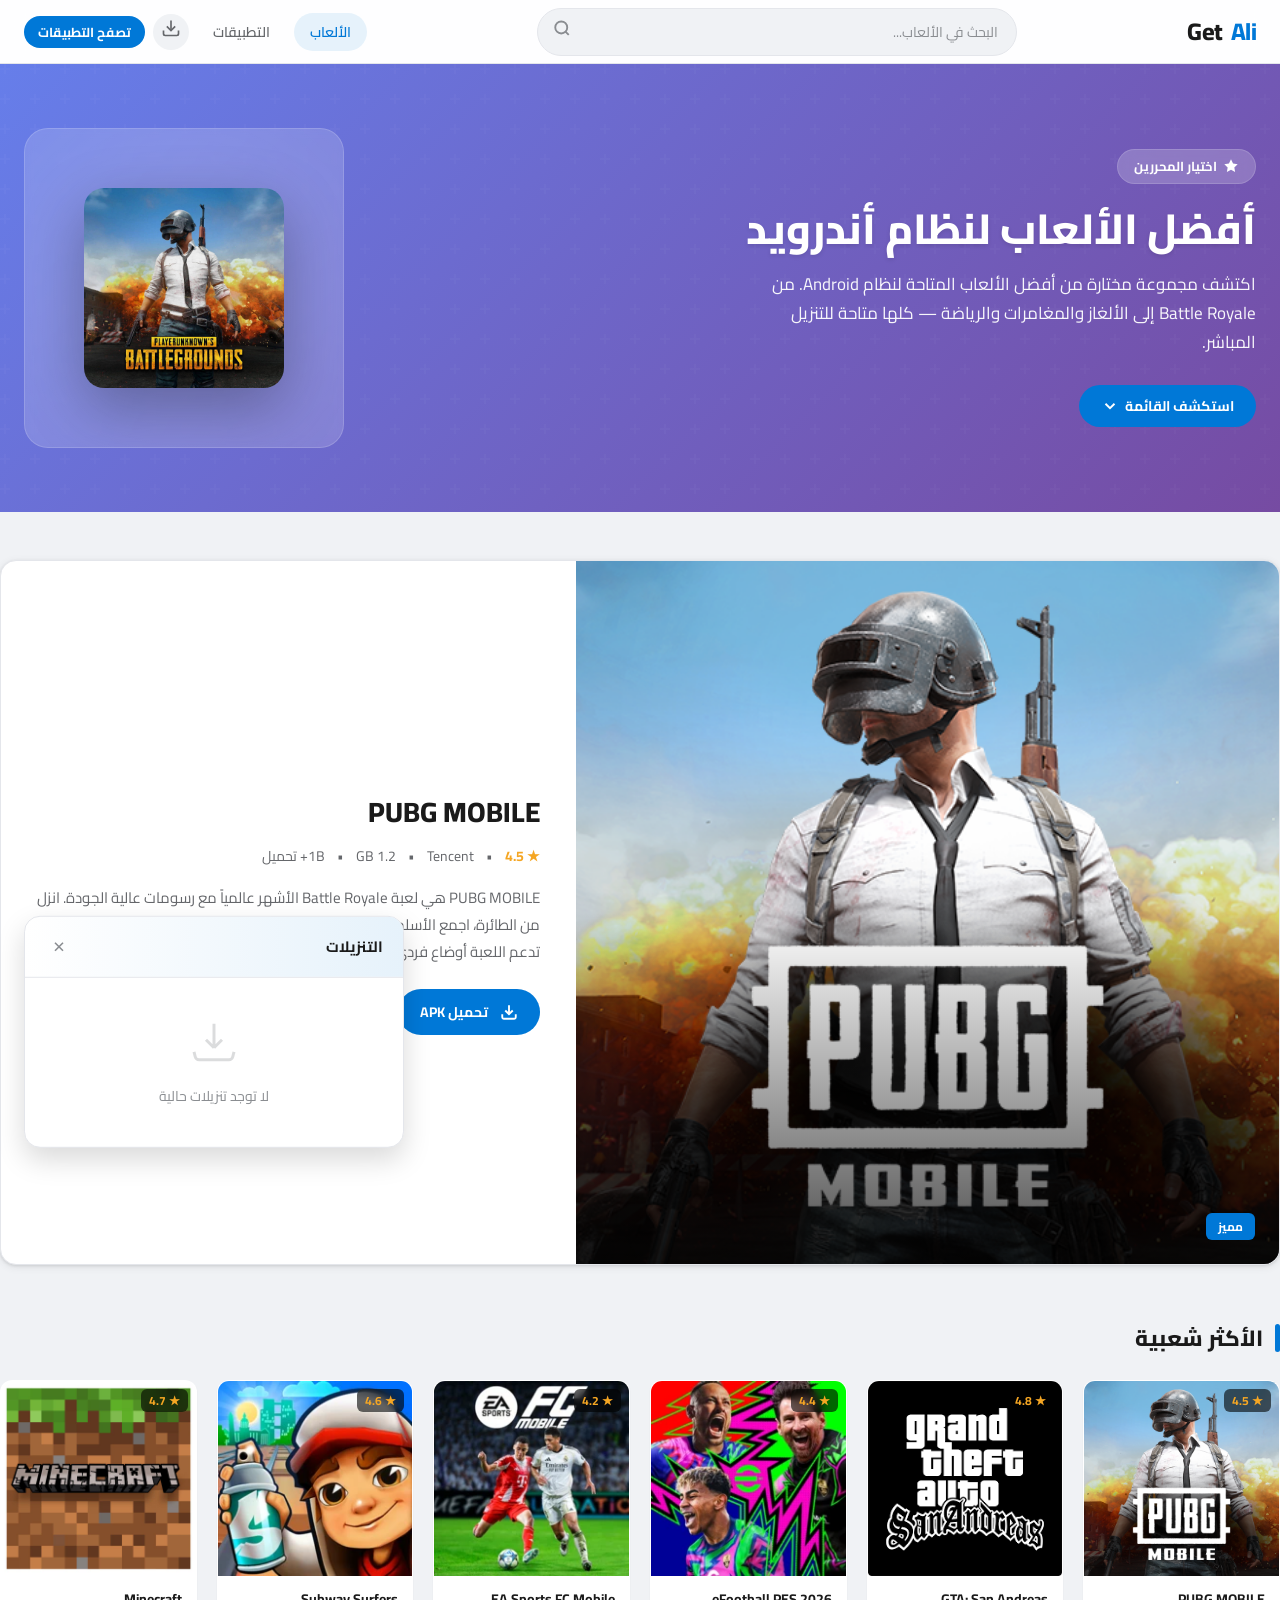
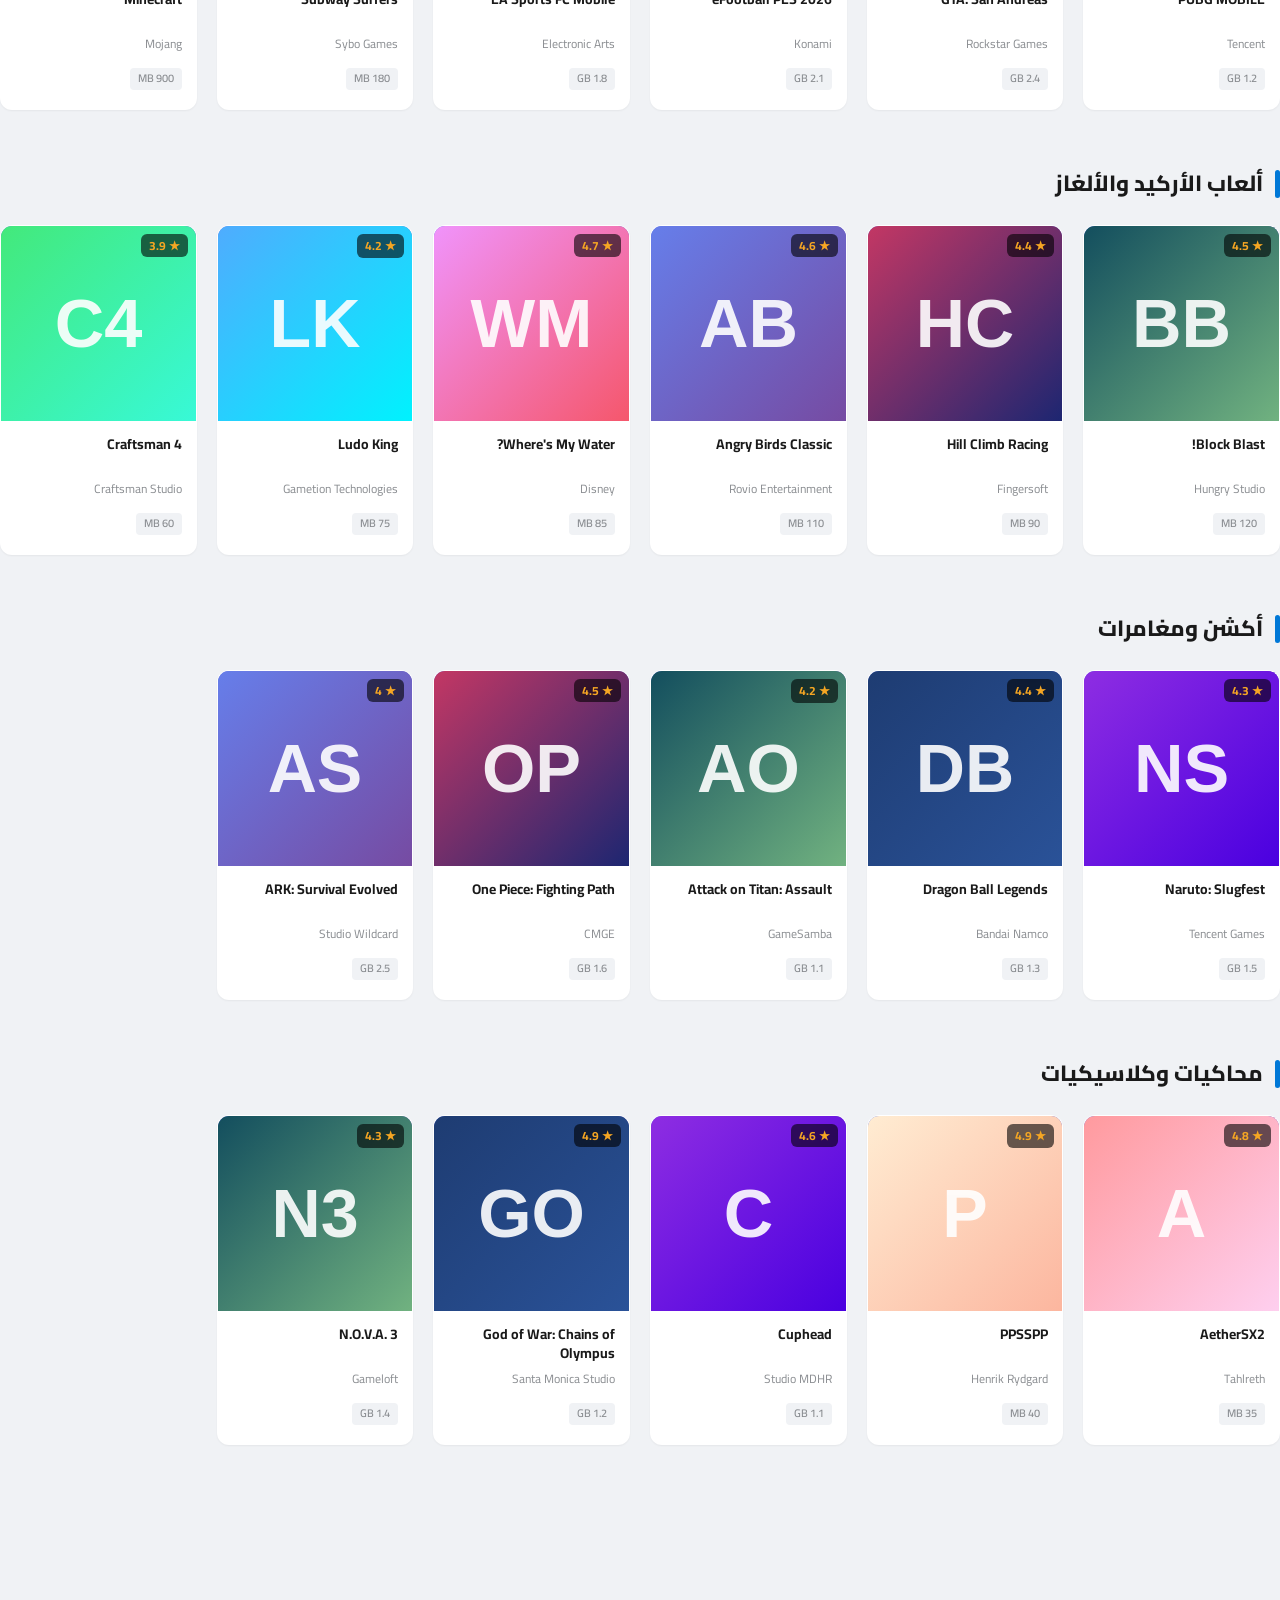
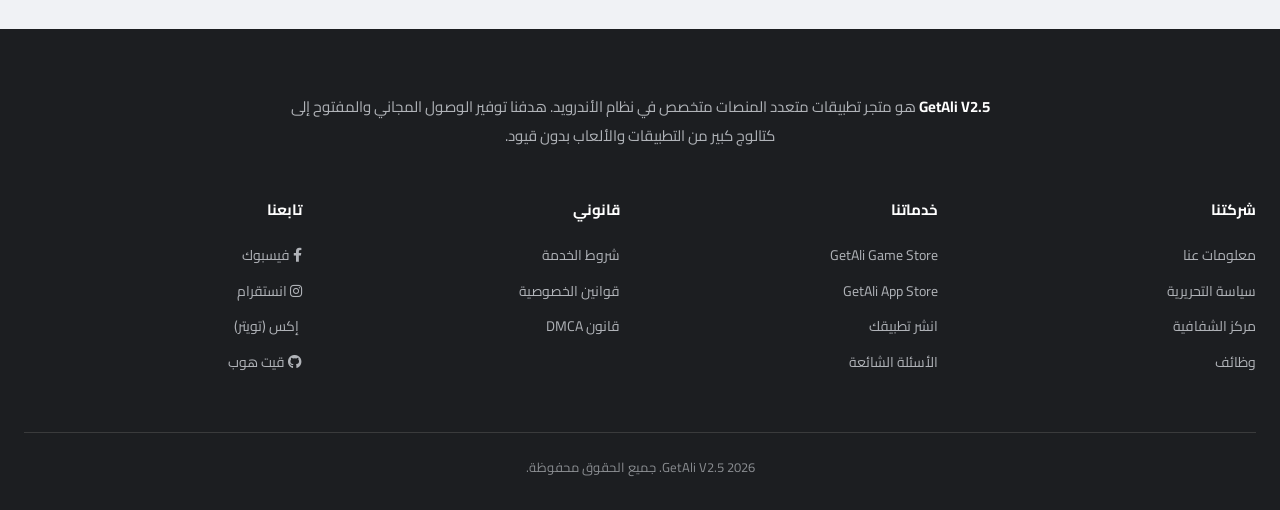
==== index.html @ 80eda9e8 "Add files via upload" ====
<!DOCTYPE html>
<html lang="ar" dir="rtl">
<head>
  <meta charset="UTF-8">
  <meta name="viewport" content="width=device-width, initial-scale=1.0">
  <meta name="description" content="أفضل الألعاب والتطبيقات لنظام أندرويد - تنزيل APK مباشر وآمن">
  <meta name="theme-color" content="#0078d7">
  <title>أفضل الألعاب لنظام أندرويد | GetAli V2.5</title>

  <!-- Preconnect -->
  <link rel="preconnect" href="https://fonts.googleapis.com">
  <link rel="preconnect" href="https://fonts.gstatic.com" crossorigin>
  <link href="https://fonts.googleapis.com/css2?family=Cairo:wght@400;500;600;700;800&display=swap" rel="stylesheet">

  <!-- Styles -->
  <link rel="stylesheet" href="css/style.css">

  <!-- Favicon -->
  <link rel="icon" type="image/svg+xml" href="20250507_232838.png">
  <link rel="stylesheet" href="https://cdnjs.cloudflare.com/ajax/libs/font-awesome/6.0.0/css/all.min.css">
</head>
<body>

  <!-- Toast Container -->
  <div class="toast-container" id="toastContainer" aria-live="polite" aria-atomic="true"></div>

  <!-- Download Panel -->
  <div class="download-panel" id="downloadPanel" aria-label="لوحة التنزيلات">
    <div class="download-header">
      <h3>التنزيلات <span class="count" id="downloadCount" style="display:none">0</span></h3>
      <button class="download-close" id="downloadClose" aria-label="إغلاق اللوحة">
        <svg width="16" height="16" viewBox="0 0 24 24" fill="none" stroke="currentColor" stroke-width="2.5">
          <line x1="18" y1="6" x2="6" y2="18"/><line x1="6" y1="6" x2="18" y2="18"/>
        </svg>
      </button>
    </div>
    <div class="download-list" id="downloadList">
      <div class="download-empty">
        <svg viewBox="0 0 24 24" fill="none" stroke="currentColor" stroke-width="1.5">
          <path d="M12 15V3m0 12l-4-4m4 4l4-4M2 17l.621 2.485A2 2 0 0 0 4.561 21h14.878a2 2 0 0 0 1.94-1.515L22 17"/>
        </svg>
        <div>لا توجد تنزيلات حالية</div>
      </div>
    </div>
  </div>

  <!-- Header -->
  <header class="site-header">
    <div class="container">
      <nav class="navbar" role="navigation" aria-label="القائمة الرئيسية">
        <a href="index.html" class="brand" aria-label="GetAli الرئيسية">
          <span>Ali</span>Get
        </a>

        <div class="search-bar">
          <input type="search" id="searchInput" placeholder="البحث في الألعاب..." aria-label="البحث في الألعاب" autocomplete="off">
          <span class="search-icon">
            <svg width="18" height="18" viewBox="0 0 24 24" fill="none" stroke="currentColor" stroke-width="2.5">
              <circle cx="11" cy="11" r="8"/><line x1="21" y1="21" x2="16.65" y2="16.65"/>
            </svg>
          </span>
        </div>

        <div class="nav-menu">
          <a href="index.html" class="nav-link active" id="navGames">الألعاب</a>
          <a href="apps.html" class="nav-link" id="navApps">التطبيقات</a>

          <button class="btn-icon" id="downloadToggle" aria-label="التنزيلات">
            <svg width="20" height="20" viewBox="0 0 24 24" fill="none" stroke="currentColor" stroke-width="2">
              <path d="M21 15v4a2 2 0 0 1-2 2H5a2 2 0 0 1-2-2v-4"/><polyline points="7 10 12 15 17 10"/><line x1="12" y1="15" x2="12" y2="3"/>
            </svg>
            <span class="badge-count" id="downloadBadge" style="display:none">0</span>
          </button>

          <a href="apps.html" class="btn btn-primary btn-sm">تصفح التطبيقات</a>
        </div>
      </nav>
    </div>
  </header>

  <!-- Hero Section -->
  <section class="hero" aria-label="مقدمة">
    <div class="container">
      <div class="hero-content">
        <div class="hero-text">
          <span class="hero-tag">
            <svg width="16" height="16" viewBox="0 0 24 24" fill="currentColor">
              <polygon points="12 2 15.09 8.26 22 9.27 17 14.14 18.18 21.02 12 17.77 5.82 21.02 7 14.14 2 9.27 8.91 8.26 12 2"/>
            </svg>
            اختيار المحررين
          </span>
          <h1 class="hero-title">أفضل الألعاب لنظام أندرويد</h1>
          <p class="hero-desc">
            اكتشف مجموعة مختارة من أفضل الألعاب المتاحة لنظام Android.
            من Battle Royale إلى الألغاز والمغامرات والرياضة — كلها متاحة للتنزيل المباشر.
          </p>
          <a href="#store" class="btn btn-primary">
            استكشف القائمة
            <svg width="18" height="18" viewBox="0 0 24 24" fill="none" stroke="currentColor" stroke-width="2.5"><polyline points="6 9 12 15 18 9"/></svg>
          </a>
        </div>
        <div class="hero-visual">
          <img src="images/hero-game.png" alt="أفضل ألعاب Android" class="hero-img"
               onerror="this.src='data:image/svg+xml,%3Csvg xmlns=%22http://www.w3.org/2000/svg%22 width=%22200%22 height=%22200%22%3E%3Crect fill=%22%23667eea%22 width=%22200%22 height=%22200%22 rx=%2220%22/%3E%3Ctext x=%2250%25%22 y=%2250%25%22 dominant-baseline=%22middle%22 text-anchor=%22middle%22 font-family=%22Arial%22 font-size=%2280%22 fill=%22white%22%3EG%3C/text%3E%3C/svg%3E'">
        </div>
      </div>
    </div>
  </section>

  <!-- Main Content -->
  <main class="main-content container" id="store" role="main">
    <div id="sectionsContainer">
      <!-- Loading skeletons -->
      <div style="display:grid;grid-template-columns:repeat(auto-fill,minmax(170px,1fr));gap:20px;margin-top:40px">
        <div class="skeleton" style="height:220px;border-radius:12px"></div>
        <div class="skeleton" style="height:220px;border-radius:12px"></div>
        <div class="skeleton" style="height:220px;border-radius:12px"></div>
        <div class="skeleton" style="height:220px;border-radius:12px"></div>
        <div class="skeleton" style="height:220px;border-radius:12px"></div>
        <div class="skeleton" style="height:220px;border-radius:12px"></div>
        <div class="skeleton" style="height:220px;border-radius:12px"></div>
        <div class="skeleton" style="height:220px;border-radius:12px"></div>
      </div>
    </div>
  </main>

  <!-- Footer -->
  <footer class="site-footer" role="contentinfo">
    <div class="container">
      <div class="footer-top">
        <strong>GetAli V2.5</strong> هو متجر تطبيقات متعدد المنصات متخصص في نظام الأندرويد.
        هدفنا توفير الوصول المجاني والمفتوح إلى كتالوج كبير من التطبيقات والألعاب بدون قيود.
      </div>
      <div class="footer-grid">
        <div class="footer-col">
          <h4>شركتنا</h4>
          <ul><li><a href="#">معلومات عنا</a></li><li><a href="#">سياسة التحريرية</a></li><li><a href="#">مركز الشفافية</a></li><li><a href="#">وظائف</a></li></ul>
        </div>
        <div class="footer-col">
          <h4>خدماتنا</h4>
          <ul><li><a href="index.html">GetAli Game Store</a></li><li><a href="apps.html">GetAli App Store</a></li><li><a href="#">انشر تطبيقك</a></li><li><a href="#">الأسئلة الشائعة</a></li></ul>
        </div>
        <div class="footer-col">
          <h4>قانوني</h4>
          <ul><li><a href="#">شروط الخدمة</a></li><li><a href="#">قوانين الخصوصية</a></li><li><a href="#">قانون DMCA</a></li></ul>
        </div>
        <div class="footer-col">
          <h4>تابعنا</h4>
          <ul class="social-links">
            <li><a href="#"><i class="fab fa-facebook-f"></i> فيسبوك</a></li>
            <li><a href="#"><i class="fab fa-instagram"></i> انستقرام</a></li>
            <li><a href="#"><i class="fab fa-x-twitter"></i> إكس (تويتر)</a></li>
            <li><a href="#"><i class="fab fa-github"></i> قيت هوب</a></li>
          </ul>
        </div>
      </div>
      <div class="footer-bottom">
        <p> 2026 GetAli V2.5. جميع الحقوق محفوظة.</p>
      </div>
    </div>
  </footer>

  <!-- Scripts -->
  <script src="js/download-manager.js"></script>
  <script src="js/app.js"></script>
</body>
</html>
---- css/style.css ----
/* ============================================
   GetAli V2.5 - Professional App & Game Store
   Version: 2.5.0
   ============================================ */

/* ---- CSS Variables & Theme ---- */
:root {
  --primary: #0078d7;
  --primary-dark: #005a9e;
  --primary-light: #e6f2fb;
  --accent: #00c853;
  --accent-dark: #009624;
  --bg: #f0f2f5;
  --surface: #ffffff;
  --text: #1a1a1a;
  --text-secondary: #65676b;
  --text-muted: #8a8d91;
  --border: #dddfe2;
  --border-light: #e4e6eb;
  --shadow-sm: 0 1px 2px rgba(0,0,0,0.05);
  --shadow: 0 1px 3px rgba(0,0,0,0.1), 0 2px 8px rgba(0,0,0,0.08);
  --shadow-md: 0 4px 12px rgba(0,0,0,0.12);
  --shadow-lg: 0 12px 28px rgba(0,0,0,0.15);
  --radius-sm: 8px;
  --radius: 12px;
  --radius-lg: 16px;
  --transition: all 0.25s cubic-bezier(0.4, 0, 0.2, 1);
  --font: 'Cairo', -apple-system, BlinkMacSystemFont, 'Segoe UI', sans-serif;
  --header-height: 64px;
  --gradient-games: linear-gradient(135deg, #667eea 0%, #764ba2 100%);
  --gradient-apps: linear-gradient(135deg, #4facfe 0%, #00f2fe 100%);
}

/* ---- Reset & Base ---- */
*, *::before, *::after { margin: 0; padding: 0; box-sizing: border-box; }
html { scroll-behavior: smooth; }
body {
  font-family: var(--font);
  background: var(--bg);
  color: var(--text);
  line-height: 1.6;
  direction: rtl;
  min-height: 100vh;
  -webkit-font-smoothing: antialiased;
}
img { max-width: 100%; height: auto; display: block; }
a { text-decoration: none; color: inherit; }
button { font-family: inherit; border: none; background: none; cursor: pointer; }

/* ---- Utilities ---- */
.container { max-width: 1280px; margin: 0 auto; padding: 0 24px; }
.sr-only { position: absolute; width: 1px; height: 1px; padding: 0; margin: -1px; overflow: hidden; clip: rect(0,0,0,0); white-space: nowrap; border-width: 0; }

/* ---- Header ---- */
.site-header {
  position: fixed; top: 0; right: 0; left: 0;
  height: var(--header-height);
  background: rgba(255,255,255,0.92);
  backdrop-filter: blur(12px) saturate(180%);
  border-bottom: 1px solid var(--border-light);
  z-index: 1000;
  transition: var(--transition);
}
.site-header.scrolled { box-shadow: var(--shadow); }
.navbar {
  display: flex; align-items: center; justify-content: space-between;
  height: var(--header-height); gap: 24px;
}
.brand { display: flex; align-items: center; gap: 8px; font-size: 24px; font-weight: 800; color: var(--text); letter-spacing: -0.5px; flex-shrink: 0; }
.brand span { color: var(--primary); }
.search-bar { flex: 1; max-width: 480px; position: relative; }
.search-bar input {
  width: 100%; padding: 10px 18px 10px 44px;
  border: 1px solid var(--border-light); border-radius: 24px;
  background: var(--bg); font-family: inherit; font-size: 14px;
  transition: var(--transition); color: var(--text);
}
.search-bar input:focus { outline: none; border-color: var(--primary); background: var(--surface); box-shadow: 0 0 0 3px var(--primary-light); }
.search-bar input::placeholder { color: var(--text-muted); }
.search-icon { position: absolute; left: 16px; top: 50%; transform: translateY(-50%); color: var(--text-muted); pointer-events: none; }
.nav-menu { display: flex; align-items: center; gap: 8px; }
.nav-link { padding: 8px 16px; border-radius: 20px; font-weight: 600; font-size: 14px; color: var(--text-secondary); transition: var(--transition); white-space: nowrap; }
.nav-link:hover { background: var(--bg); color: var(--text); }
.nav-link.active { color: var(--primary); background: var(--primary-light); }

/* ---- Buttons ---- */
.btn { display: inline-flex; align-items: center; justify-content: center; gap: 6px; padding: 10px 22px; border-radius: 24px; font-weight: 700; font-size: 14px; transition: var(--transition); cursor: pointer; border: none; }
.btn-primary { background: var(--primary); color: #fff; }
.btn-primary:hover { background: var(--primary-dark); transform: translateY(-1px); box-shadow: var(--shadow-md); }
.btn-secondary { background: var(--bg); color: var(--text); border: 1px solid var(--border); }
.btn-secondary:hover { background: var(--border-light); }
.btn-sm { padding: 6px 14px; font-size: 13px; }
.btn-lg { padding: 14px 32px; font-size: 16px; }
.btn-icon { width: 36px; height: 36px; padding: 0; border-radius: 50%; background: var(--bg); color: var(--text-secondary); position: relative; }
.btn-icon:hover { background: var(--border-light); color: var(--text); }
.badge-count { position: absolute; top: -4px; right: -4px; background: var(--accent); color: #fff; font-size: 10px; font-weight: 800; width: 18px; height: 18px; border-radius: 50%; display: flex; align-items: center; justify-content: center; border: 2px solid var(--surface); }

/* ---- Hero Section ---- */
.hero { margin-top: var(--header-height); background: var(--gradient-games); padding: 64px 0; position: relative; overflow: hidden; }
.hero-apps { background: var(--gradient-apps); }
.hero::before {
  content: ''; position: absolute; inset: 0;
  background: url("data:image/svg+xml,%3Csvg width='60' height='60' viewBox='0 0 60 60' xmlns='http://www.w3.org/2000/svg'%3E%3Cg fill='none' fill-rule='evenodd'%3E%3Cg fill='%23ffffff' fill-opacity='0.06'%3E%3Cpath d='M36 34v-4h-2v4h-4v2h4v4h2v-4h4v-2h-4zm0-30V0h-2v4h-4v2h4v4h2V6h4V4h-4zM6 34v-4H4v4H0v2h4v4h2v-4h4v-2H6zM6 4V0H4v4H0v2h4v4h2V6h4V4H6z'/%3E%3C/g%3E%3C/g%3E%3C/svg%3E");
  opacity: 0.4;
}
.hero .container { position: relative; z-index: 1; }
.hero-content { display: flex; align-items: center; gap: 48px; }
.hero-text { flex: 1; color: #fff; }
.hero-tag { display: inline-flex; align-items: center; gap: 6px; background: rgba(255,255,255,0.2); backdrop-filter: blur(8px); padding: 6px 16px; border-radius: 20px; font-size: 13px; font-weight: 700; margin-bottom: 20px; border: 1px solid rgba(255,255,255,0.15); }
.hero-title { font-size: 42px; font-weight: 800; line-height: 1.2; margin-bottom: 16px; text-shadow: 0 2px 4px rgba(0,0,0,0.1); }
.hero-desc { font-size: 17px; opacity: 0.95; max-width: 520px; margin-bottom: 28px; line-height: 1.7; }
.hero-visual { flex: 0 0 320px; height: 320px; background: rgba(255,255,255,0.12); border-radius: 24px; display: flex; align-items: center; justify-content: center; border: 1px solid rgba(255,255,255,0.2); backdrop-filter: blur(4px); position: relative; overflow: hidden; }
.hero-visual::after { content: ''; position: absolute; width: 200%; height: 200%; background: radial-gradient(circle, rgba(255,255,255,0.15) 0%, transparent 70%); animation: pulse-glow 4s ease-in-out infinite; }
@keyframes pulse-glow { 0%, 100% { transform: scale(1); opacity: 0.5; } 50% { transform: scale(1.1); opacity: 0.8; } }
.hero-img { width: 200px; height: 200px; object-fit: cover; border-radius: 20px; box-shadow: 0 20px 60px rgba(0,0,0,0.3); position: relative; z-index: 1; transition: transform 0.5s ease; }
.hero-visual:hover .hero-img { transform: scale(1.05) rotate(-2deg); }

/* ---- Main Content ---- */
.main-content { padding: 48px 0; }
.section { margin-bottom: 56px; }
.section-header { display: flex; align-items: center; justify-content: space-between; margin-bottom: 24px; }
.section-title { display: flex; align-items: center; gap: 12px; font-size: 22px; font-weight: 800; color: var(--text); }
.section-title::before { content: ''; width: 5px; height: 28px; background: var(--primary); border-radius: 3px; }
.section-action { color: var(--primary); font-weight: 700; font-size: 14px; display: flex; align-items: center; gap: 4px; transition: var(--transition); }
.section-action:hover { gap: 8px; }

/* ---- Featured Card ---- */
.featured-card { background: var(--surface); border-radius: var(--radius-lg); overflow: hidden; box-shadow: var(--shadow); display: flex; margin-bottom: 56px; transition: var(--transition); border: 1px solid var(--border-light); cursor: pointer; }
.featured-card:hover { box-shadow: var(--shadow-md); transform: translateY(-2px); }
.featured-media { flex: 0 0 55%; min-height: 300px; position: relative; overflow: hidden; background: linear-gradient(45deg, #1a1a2e, #16213e); }
.featured-media img { width: 100%; height: 100%; object-fit: cover; transition: transform 0.6s ease; }
.featured-card:hover .featured-media img { transform: scale(1.05); }
.featured-overlay { position: absolute; inset: 0; background: linear-gradient(to top, rgba(0,0,0,0.7) 0%, transparent 50%); display: flex; align-items: flex-end; padding: 24px; }
.featured-badge { background: var(--primary); color: #fff; padding: 4px 12px; border-radius: 6px; font-size: 12px; font-weight: 700; }
.featured-body { flex: 1; padding: 36px; display: flex; flex-direction: column; justify-content: center; }
.featured-title { font-size: 28px; font-weight: 800; margin-bottom: 10px; color: var(--text); }
.featured-meta { display: flex; align-items: center; gap: 12px; margin-bottom: 16px; color: var(--text-secondary); font-size: 14px; flex-wrap: wrap; }
.featured-meta .rating { display: flex; align-items: center; gap: 4px; color: #f5a623; font-weight: 700; }
.featured-desc { color: var(--text-secondary); line-height: 1.8; margin-bottom: 24px; font-size: 15px; display: -webkit-box; -webkit-line-clamp: 3; -webkit-box-orient: vertical; overflow: hidden; }
.featured-actions { display: flex; gap: 12px; flex-wrap: wrap; }

/* ---- Games Grid ---- */
.games-grid { display: grid; grid-template-columns: repeat(auto-fill, minmax(170px, 1fr)); gap: 20px; }
.game-card { background: var(--surface); border-radius: var(--radius); overflow: hidden; box-shadow: var(--shadow-sm); transition: var(--transition); cursor: pointer; position: relative; border: 1px solid transparent; }
.game-card:hover { transform: translateY(-4px); box-shadow: var(--shadow-md); border-color: var(--border-light); }
.game-thumb { width: 100%; aspect-ratio: 1; position: relative; overflow: hidden; background: linear-gradient(135deg, #667eea 0%, #764ba2 100%); }
.game-thumb img { width: 100%; height: 100%; object-fit: cover; transition: transform 0.4s ease; }
.game-card:hover .game-thumb img { transform: scale(1.08); }
.game-rating { position: absolute; top: 8px; right: 8px; background: rgba(0,0,0,0.6); backdrop-filter: blur(4px); color: #f5a623; padding: 2px 8px; border-radius: 6px; font-size: 12px; font-weight: 700; display: flex; align-items: center; gap: 3px; }
.game-info { padding: 14px; }
.game-title { font-size: 14px; font-weight: 700; color: var(--text); line-height: 1.4; display: -webkit-box; -webkit-line-clamp: 2; -webkit-box-orient: vertical; overflow: hidden; min-height: 40px; margin-bottom: 4px; }
.game-dev { font-size: 12px; color: var(--text-muted); margin-bottom: 10px; }
.game-footer { display: flex; align-items: center; justify-content: space-between; margin-top: auto; }
.game-size { font-size: 11px; color: var(--text-muted); background: var(--bg); padding: 2px 8px; border-radius: 4px; font-weight: 600; }

/* Card actions */
.app-card-actions { display: flex; align-items: center; gap: 6px; }
.details-link {
  width: 32px; height: 32px; border-radius: 50%; background: var(--bg); color: var(--text-secondary);
  display: flex; align-items: center; justify-content: center; opacity: 0; transform: translateY(8px);
  transition: var(--transition);
}
.details-link:hover { background: var(--primary); color: #fff; transform: translateY(0) scale(1.1); }
.game-card:hover .details-link { opacity: 1; transform: translateY(0); }

.download-btn { width: 32px; height: 32px; border-radius: 50%; background: var(--primary); color: #fff; display: flex; align-items: center; justify-content: center; opacity: 0; transform: translateY(8px); transition: var(--transition); box-shadow: 0 2px 8px rgba(0,120,215,0.3); }
.download-btn:hover { background: var(--primary-dark); transform: translateY(0) scale(1.1); }
.game-card:hover .download-btn { opacity: 1; transform: translateY(0); }

/* ---- Download Panel ---- */
.download-panel { position: fixed; bottom: 24px; left: 24px; width: 380px; max-width: calc(100vw - 48px); background: var(--surface); border-radius: var(--radius-lg); box-shadow: var(--shadow-lg); border: 1px solid var(--border-light); z-index: 999; transform: translateY(calc(100% + 40px)); transition: transform 0.4s cubic-bezier(0.16, 1, 0.3, 1); overflow: hidden; }
.download-panel.open { transform: translateY(0); }
.download-header { display: flex; align-items: center; justify-content: space-between; padding: 16px 20px; border-bottom: 1px solid var(--border-light); background: linear-gradient(to left, var(--primary-light), transparent); }
.download-header h3 { font-size: 15px; font-weight: 700; display: flex; align-items: center; gap: 8px; }
.download-header h3 .count { background: var(--primary); color: #fff; font-size: 11px; padding: 2px 8px; border-radius: 10px; }
.download-close { width: 28px; height: 28px; border-radius: 50%; display: flex; align-items: center; justify-content: center; color: var(--text-muted); transition: var(--transition); }
.download-close:hover { background: var(--bg); color: var(--text); }
.download-list { max-height: 320px; overflow-y: auto; padding: 8px; }
.download-item { display: flex; align-items: center; gap: 12px; padding: 12px; border-radius: var(--radius-sm); transition: var(--transition); margin-bottom: 4px; }
.download-item:hover { background: var(--bg); }
.download-item:last-child { margin-bottom: 0; }
.download-item-thumb { width: 40px; height: 40px; border-radius: 8px; object-fit: cover; flex-shrink: 0; background: var(--border-light); }
.download-item-info { flex: 1; min-width: 0; }
.download-item-name { font-size: 13px; font-weight: 700; color: var(--text); white-space: nowrap; overflow: hidden; text-overflow: ellipsis; margin-bottom: 2px; }
.download-item-meta { font-size: 11px; color: var(--text-muted); display: flex; align-items: center; gap: 8px; }
.download-progress-bar { width: 100%; height: 4px; background: var(--border-light); border-radius: 2px; margin-top: 6px; overflow: hidden; }
.download-progress-fill { height: 100%; background: linear-gradient(90deg, var(--primary), var(--accent)); border-radius: 2px; transition: width 0.3s ease; width: 0%; }
.download-item-actions { display: flex; gap: 4px; }
.download-item-actions button { width: 28px; height: 28px; border-radius: 50%; display: flex; align-items: center; justify-content: center; color: var(--text-muted); transition: var(--transition); }
.download-item-actions button:hover { background: var(--border-light); color: var(--text); }
.download-item-actions .cancel-btn:hover { background: #fee2e2; color: #dc2626; }
.download-item.completed .download-progress-fill { background: var(--accent); }
.download-empty { text-align: center; padding: 32px 20px; color: var(--text-muted); font-size: 14px; }
.download-empty svg { width: 48px; height: 48px; margin-bottom: 12px; opacity: 0.3; }

/* ---- Toast Notifications ---- */
.toast-container { position: fixed; top: calc(var(--header-height) + 16px); left: 24px; z-index: 1001; display: flex; flex-direction: column; gap: 10px; pointer-events: none; }
.toast { background: var(--surface); border-radius: var(--radius); padding: 14px 20px; box-shadow: var(--shadow-lg); border-right: 4px solid var(--primary); display: flex; align-items: center; gap: 12px; min-width: 280px; max-width: 360px; transform: translateX(calc(100% + 40px)); opacity: 0; transition: all 0.4s cubic-bezier(0.16, 1, 0.3, 1); pointer-events: auto; }
.toast.show { transform: translateX(0); opacity: 1; }
.toast.success { border-right-color: var(--accent); }
.toast.error { border-right-color: #e53e3e; }
.toast.warning { border-right-color: #f5a623; }
.toast-icon { width: 32px; height: 32px; border-radius: 50%; display: flex; align-items: center; justify-content: center; flex-shrink: 0; font-size: 16px; }
.toast.success .toast-icon { background: #dcfce7; }
.toast.error .toast-icon { background: #fee2e2; }
.toast.warning .toast-icon { background: #fef3c7; }
.toast-content { flex: 1; }
.toast-title { font-weight: 700; font-size: 14px; margin-bottom: 2px; }
.toast-msg { font-size: 13px; color: var(--text-secondary); }

/* ============================================
   DETAIL PAGE STYLES
   ============================================ */

.detail-page { padding-top: 32px; }

/* Back Link */
.detail-back { display: flex; align-items: center; justify-content: space-between; margin-bottom: 24px; }
.back-link { display: inline-flex; align-items: center; gap: 8px; color: var(--text-secondary); font-weight: 600; font-size: 14px; transition: var(--transition); }
.back-link:hover { color: var(--primary); }
.back-link svg { transition: transform 0.2s; }
.back-link:hover svg { transform: translateX(4px); }
.detail-category { font-size: 13px; color: var(--text-muted); background: var(--primary-light); padding: 4px 12px; border-radius: 12px; font-weight: 600; }

/* Hero */
.detail-hero { position: relative; border-radius: var(--radius-lg); overflow: hidden; margin-bottom: 24px; min-height: 260px; }
.detail-hero-bg { position: absolute; inset: 0; background-size: cover; background-position: center; filter: blur(20px) brightness(0.5); transform: scale(1.1); }
.detail-hero-overlay { position: absolute; inset: 0; background: linear-gradient(to top, rgba(0,0,0,0.8) 0%, rgba(0,0,0,0.3) 50%, rgba(0,0,0,0.1) 100%); }
.detail-hero-content { position: relative; z-index: 1; display: flex; align-items: flex-end; gap: 24px; padding: 32px; }
.detail-icon { flex-shrink: 0; width: 120px; height: 120px; border-radius: 24px; overflow: hidden; box-shadow: 0 8px 32px rgba(0,0,0,0.3); border: 3px solid rgba(255,255,255,0.2); }
.detail-icon img { width: 100%; height: 100%; object-fit: cover; }
.detail-hero-info { flex: 1; color: #fff; }
.detail-title { font-size: 32px; font-weight: 800; margin-bottom: 10px; text-shadow: 0 2px 8px rgba(0,0,0,0.3); }
.detail-meta { display: flex; align-items: center; gap: 16px; margin-bottom: 12px; flex-wrap: wrap; }
.detail-meta span { display: inline-flex; align-items: center; gap: 6px; font-size: 14px; opacity: 0.9; }
.detail-meta i { font-size: 13px; }

/* Rating Bar */
.detail-rating-bar { display: flex; align-items: center; gap: 20px; flex-wrap: wrap; margin-top: 8px; }
.detail-stars { display: flex; align-items: center; gap: 2px; }
.detail-stars .star { font-size: 18px; }
.detail-stars .star.filled { color: #f5a623; }
.detail-stars .star.half { color: #f5a623; opacity: 0.7; }
.detail-stars .star.empty { color: rgba(255,255,255,0.4); }
.rating-number { margin-right: 6px; font-size: 18px; font-weight: 800; }
.detail-downloads, .detail-size { font-size: 14px; opacity: 0.9; }
.detail-downloads i, .detail-size i { margin-left: 4px; }

/* Download CTA */
.detail-download-cta { background: var(--surface); border-radius: var(--radius); padding: 24px; margin-bottom: 32px; display: flex; align-items: center; justify-content: space-between; flex-wrap: wrap; gap: 16px; box-shadow: var(--shadow); border: 1px solid var(--border-light); }
.detail-download-info { display: flex; align-items: center; gap: 12px; color: var(--text-secondary); font-size: 13px; }
.detail-download-info .sep { color: var(--border); }

/* Sections */
.detail-section { background: var(--surface); border-radius: var(--radius); padding: 28px; margin-bottom: 24px; box-shadow: var(--shadow-sm); border: 1px solid var(--border-light); }
.detail-section-title { font-size: 18px; font-weight: 800; color: var(--text); margin-bottom: 20px; display: flex; align-items: center; gap: 10px; }
.detail-section-title i { color: var(--primary); font-size: 16px; }

/* Description */
.detail-description { color: var(--text-secondary); line-height: 1.9; font-size: 15px; }

/* Features List */
.detail-features-list { list-style: none; display: grid; grid-template-columns: repeat(auto-fill, minmax(250px, 1fr)); gap: 12px; }
.detail-features-list li { display: flex; align-items: center; gap: 10px; color: var(--text); font-size: 14px; padding: 10px 14px; background: var(--bg); border-radius: var(--radius-sm); }
.detail-features-list li svg { color: var(--accent); flex-shrink: 0; }

/* Requirements List */
.detail-requirements-list { list-style: none; display: flex; flex-direction: column; gap: 10px; }
.detail-requirements-list li { display: flex; align-items: center; gap: 10px; color: var(--text-secondary); font-size: 14px; }
.detail-requirements-list li svg { color: var(--primary); flex-shrink: 0; }

/* Changelog */
.detail-changelog-list { list-style: none; display: flex; flex-direction: column; gap: 10px; }
.detail-changelog-list li { display: flex; align-items: center; gap: 12px; color: var(--text-secondary); font-size: 14px; padding: 8px 12px; background: var(--bg); border-radius: var(--radius-sm); }
.changelog-dot { width: 8px; height: 8px; border-radius: 50%; background: var(--primary); flex-shrink: 0; }

/* Info Grid */
.detail-info-grid { display: grid; grid-template-columns: repeat(auto-fill, minmax(160px, 1fr)); gap: 16px; }
.info-card { background: var(--bg); padding: 16px; border-radius: var(--radius-sm); text-align: center; }
.info-label { font-size: 12px; color: var(--text-muted); margin-bottom: 6px; font-weight: 600; }
.info-value { font-size: 15px; font-weight: 800; color: var(--text); }
.star-small { color: #f5a623; }

/* Screenshots */
.screenshots-grid { display: flex; gap: 12px; overflow-x: auto; padding-bottom: 8px; scroll-snap-type: x mandatory; }
.screenshots-grid::-webkit-scrollbar { height: 6px; }
.screenshots-grid::-webkit-scrollbar-thumb { background: var(--border); border-radius: 3px; }
.screenshot-item { flex: 0 0 280px; border-radius: var(--radius-sm); overflow: hidden; scroll-snap-align: start; cursor: pointer; transition: var(--transition); }
.screenshot-item:hover { transform: translateY(-2px); box-shadow: var(--shadow-md); }
.screenshot-item img { width: 100%; height: 160px; object-fit: cover; }

/* Lightbox */
.lightbox { position: fixed; inset: 0; background: rgba(0,0,0,0.95); z-index: 2000; display: flex; align-items: center; justify-content: center; opacity: 0; visibility: hidden; transition: all 0.3s ease; cursor: zoom-out; }
.lightbox.active { opacity: 1; visibility: visible; }
.lightbox img { max-width: 90%; max-height: 90%; border-radius: var(--radius); box-shadow: 0 20px 60px rgba(0,0,0,0.5); }
.lightbox-close { position: absolute; top: 20px; left: 20px; width: 40px; height: 40px; border-radius: 50%; background: rgba(255,255,255,0.15); color: #fff; font-size: 24px; display: flex; align-items: center; justify-content: center; cursor: pointer; transition: var(--transition); border: none; }
.lightbox-close:hover { background: rgba(255,255,255,0.3); }

/* Loading / Error States */
.detail-loading { margin-top: 24px; }
.detail-error { text-align: center; padding: 100px 20px; color: var(--text-secondary); }
.detail-error h2 { color: var(--text); margin-bottom: 8px; }

/* ============================================
   FOOTER
   ============================================ */
.site-footer { background: #1c1e21; color: #b0b3b8; padding: 64px 0 32px; margin-top: 80px; }
.footer-top { text-align: center; max-width: 720px; margin: 0 auto 48px; font-size: 15px; line-height: 1.9; }
.footer-top strong { color: #fff; font-weight: 700; }
.footer-grid { display: grid; grid-template-columns: repeat(auto-fit, minmax(220px, 1fr)); gap: 40px; margin-bottom: 48px; }
.footer-col h4 { color: #fff; font-size: 15px; margin-bottom: 20px; font-weight: 700; }
.footer-col ul { list-style: none; }
.footer-col ul li { margin-bottom: 10px; }
.footer-col ul li a { color: #b0b3b8; font-size: 14px; transition: var(--transition); display: inline-block; }
.footer-col ul li a:hover { color: var(--primary); transform: translateX(-4px); }
.footer-bottom { border-top: 1px solid #3a3b3c; padding-top: 24px; text-align: center; font-size: 13px; color: #8a8d91; }

/* Social Links */
.social-links { list-style: none; padding: 0; }
.social-links li { margin-bottom: 10px; }
.social-links a { text-decoration: none; color: #ccc; transition: 0.3s; display: flex; align-items: center; gap: 10px; }
.social-links a:hover { color: #fff; padding-right: 5px; }

/* ============================================
   LOADING SKELETON
   ============================================ */
.skeleton {
  background: linear-gradient(90deg, var(--bg) 25%, var(--border-light) 50%, var(--bg) 75%);
  background-size: 200% 100%;
  animation: skeleton-loading 1.5s infinite;
  border-radius: var(--radius);
}
@keyframes skeleton-loading { 0% { background-position: 200% 0; } 100% { background-position: -200% 0; } }

/* ============================================
   SCROLLBAR
   ============================================ */
::-webkit-scrollbar { width: 8px; }
::-webkit-scrollbar-track { background: transparent; }
::-webkit-scrollbar-thumb { background: #c1c1c1; border-radius: 4px; }
::-webkit-scrollbar-thumb:hover { background: #a8a8a8; }

/* ============================================
   RESPONSIVE
   ============================================ */
@media (max-width: 768px) {
  :root { --header-height: 56px; }
  .container { padding: 0 16px; }
  .search-bar { display: none; }
  .nav-menu .nav-link:not(.active) { display: none; }

  .hero { padding: 40px 0; }
  .hero-content { flex-direction: column; text-align: center; gap: 32px; }
  .hero-title { font-size: 28px; }
  .hero-visual { flex: none; width: 220px; height: 220px; }
  .hero-img { width: 140px; height: 140px; }

  .featured-card { flex-direction: column; }
  .featured-media { flex: none; min-height: 200px; }
  .featured-body { padding: 24px; }
  .featured-title { font-size: 22px; }

  .games-grid { grid-template-columns: repeat(auto-fill, minmax(140px, 1fr)); gap: 14px; }
  .download-btn, .details-link { opacity: 1; transform: translateY(0); }

  .download-panel { left: 12px; right: 12px; width: auto; bottom: 12px; }
  .toast-container { left: 16px; right: 16px; align-items: stretch; }
  .toast { max-width: none; min-width: auto; }

  /* Detail page mobile */
  .detail-hero-content { flex-direction: column; align-items: center; text-align: center; padding: 24px; }
  .detail-icon { width: 90px; height: 90px; }
  .detail-title { font-size: 22px; }
  .detail-meta { justify-content: center; }
  .detail-rating-bar { justify-content: center; }
  .detail-download-cta { flex-direction: column; text-align: center; }
  .detail-features-list { grid-template-columns: 1fr; }
  .detail-info-grid { grid-template-columns: repeat(2, 1fr); }
  .screenshot-item { flex: 0 0 240px; }
}
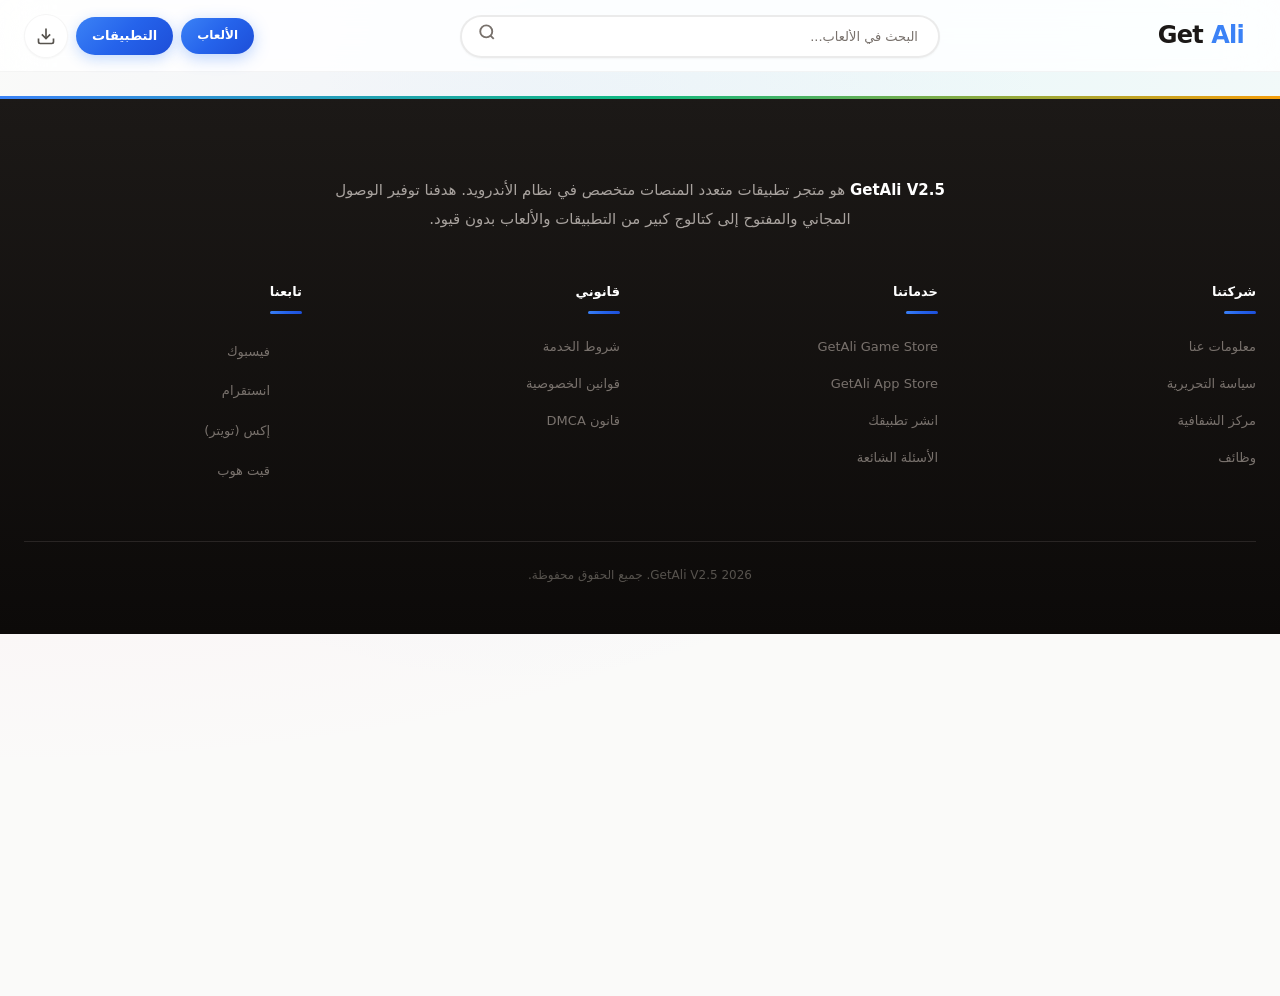
==== commit 92a39240: "Refactor index.html with new styles and scripts Updated the HTML structure and linked new styles and" ====
--- a/index.html
+++ b/index.html
@@ -2,49 +2,12 @@
 <html lang="ar" dir="rtl">
 <head>
   <meta charset="UTF-8">
-  <meta name="viewport" content="width=device-width, initial-scale=1.0">
-  <meta name="description" content="أفضل الألعاب والتطبيقات لنظام أندرويد - تنزيل APK مباشر وآمن">
-  <meta name="theme-color" content="#0078d7">
-  <title>أفضل الألعاب لنظام أندرويد | GetAli V2.5</title>
-
-  <!-- Preconnect -->
-  <link rel="preconnect" href="https://fonts.googleapis.com">
-  <link rel="preconnect" href="https://fonts.gstatic.com" crossorigin>
-  <link href="https://fonts.googleapis.com/css2?family=Cairo:wght@400;500;600;700;800&display=swap" rel="stylesheet">
-
-  <!-- Styles -->
-  <link rel="stylesheet" href="css/style.css">
-
-  <!-- Favicon -->
-  <link rel="icon" type="image/svg+xml" href="20250507_232838.png">
-  <link rel="stylesheet" href="https://cdnjs.cloudflare.com/ajax/libs/font-awesome/6.0.0/css/all.min.css">
+  <title>GetAli - التطبيقات والألعاب</title>
+  <link rel="stylesheet" href="/css/style-pro.css">
+    <!-- Favicon -->
+  <link rel="icon" type="image/svg+xml" href="/images/hero-games.png">
 </head>
 <body>
-
-  <!-- Toast Container -->
-  <div class="toast-container" id="toastContainer" aria-live="polite" aria-atomic="true"></div>
-
-  <!-- Download Panel -->
-  <div class="download-panel" id="downloadPanel" aria-label="لوحة التنزيلات">
-    <div class="download-header">
-      <h3>التنزيلات <span class="count" id="downloadCount" style="display:none">0</span></h3>
-      <button class="download-close" id="downloadClose" aria-label="إغلاق اللوحة">
-        <svg width="16" height="16" viewBox="0 0 24 24" fill="none" stroke="currentColor" stroke-width="2.5">
-          <line x1="18" y1="6" x2="6" y2="18"/><line x1="6" y1="6" x2="18" y2="18"/>
-        </svg>
-      </button>
-    </div>
-    <div class="download-list" id="downloadList">
-      <div class="download-empty">
-        <svg viewBox="0 0 24 24" fill="none" stroke="currentColor" stroke-width="1.5">
-          <path d="M12 15V3m0 12l-4-4m4 4l4-4M2 17l.621 2.485A2 2 0 0 0 4.561 21h14.878a2 2 0 0 0 1.94-1.515L22 17"/>
-        </svg>
-        <div>لا توجد تنزيلات حالية</div>
-      </div>
-    </div>
-  </div>
-
-  <!-- Header -->
   <header class="site-header">
     <div class="container">
       <nav class="navbar" role="navigation" aria-label="القائمة الرئيسية">
@@ -62,70 +25,24 @@
         </div>
 
         <div class="nav-menu">
-          <a href="index.html" class="nav-link active" id="navGames">الألعاب</a>
-          <a href="apps.html" class="nav-link" id="navApps">التطبيقات</a>
-
-          <button class="btn-icon" id="downloadToggle" aria-label="التنزيلات">
+          <a href="games.html" class="btn btn-primary btn-sm" id="navGames">الألعاب</a>
+          <a href="apps.html" class="nav-link active" id="navApps">التطبيقات</a>
+          
+          
+         <button class="btn-icon" id="downloadToggle" aria-label="التنزيلات">
             <svg width="20" height="20" viewBox="0 0 24 24" fill="none" stroke="currentColor" stroke-width="2">
               <path d="M21 15v4a2 2 0 0 1-2 2H5a2 2 0 0 1-2-2v-4"/><polyline points="7 10 12 15 17 10"/><line x1="12" y1="15" x2="12" y2="3"/>
             </svg>
             <span class="badge-count" id="downloadBadge" style="display:none">0</span>
           </button>
-
-          <a href="apps.html" class="btn btn-primary btn-sm">تصفح التطبيقات</a>
         </div>
       </nav>
     </div>
   </header>
-
-  <!-- Hero Section -->
-  <section class="hero" aria-label="مقدمة">
-    <div class="container">
-      <div class="hero-content">
-        <div class="hero-text">
-          <span class="hero-tag">
-            <svg width="16" height="16" viewBox="0 0 24 24" fill="currentColor">
-              <polygon points="12 2 15.09 8.26 22 9.27 17 14.14 18.18 21.02 12 17.77 5.82 21.02 7 14.14 2 9.27 8.91 8.26 12 2"/>
-            </svg>
-            اختيار المحررين
-          </span>
-          <h1 class="hero-title">أفضل الألعاب لنظام أندرويد</h1>
-          <p class="hero-desc">
-            اكتشف مجموعة مختارة من أفضل الألعاب المتاحة لنظام Android.
-            من Battle Royale إلى الألغاز والمغامرات والرياضة — كلها متاحة للتنزيل المباشر.
-          </p>
-          <a href="#store" class="btn btn-primary">
-            استكشف القائمة
-            <svg width="18" height="18" viewBox="0 0 24 24" fill="none" stroke="currentColor" stroke-width="2.5"><polyline points="6 9 12 15 18 9"/></svg>
-          </a>
-        </div>
-        <div class="hero-visual">
-          <img src="images/hero-game.png" alt="أفضل ألعاب Android" class="hero-img"
-               onerror="this.src='data:image/svg+xml,%3Csvg xmlns=%22http://www.w3.org/2000/svg%22 width=%22200%22 height=%22200%22%3E%3Crect fill=%22%23667eea%22 width=%22200%22 height=%22200%22 rx=%2220%22/%3E%3Ctext x=%2250%25%22 y=%2250%25%22 dominant-baseline=%22middle%22 text-anchor=%22middle%22 font-family=%22Arial%22 font-size=%2280%22 fill=%22white%22%3EG%3C/text%3E%3C/svg%3E'">
-        </div>
-      </div>
-    </div>
-  </section>
-
-  <!-- Main Content -->
-  <main class="main-content container" id="store" role="main">
-    <div id="sectionsContainer">
-      <!-- Loading skeletons -->
-      <div style="display:grid;grid-template-columns:repeat(auto-fill,minmax(170px,1fr));gap:20px;margin-top:40px">
-        <div class="skeleton" style="height:220px;border-radius:12px"></div>
-        <div class="skeleton" style="height:220px;border-radius:12px"></div>
-        <div class="skeleton" style="height:220px;border-radius:12px"></div>
-        <div class="skeleton" style="height:220px;border-radius:12px"></div>
-        <div class="skeleton" style="height:220px;border-radius:12px"></div>
-        <div class="skeleton" style="height:220px;border-radius:12px"></div>
-        <div class="skeleton" style="height:220px;border-radius:12px"></div>
-        <div class="skeleton" style="height:220px;border-radius:12px"></div>
-      </div>
-    </div>
-  </main>
-
-  <!-- Footer -->
-  <footer class="site-footer" role="contentinfo">
+  
+  <main id="homeContainer"></main>
+  
+  <footer class="site-footer">
     <div class="container">
       <div class="footer-top">
         <strong>GetAli V2.5</strong> هو متجر تطبيقات متعدد المنصات متخصص في نظام الأندرويد.
@@ -147,10 +64,10 @@
         <div class="footer-col">
           <h4>تابعنا</h4>
           <ul class="social-links">
-            <li><a href="#"><i class="fab fa-facebook-f"></i> فيسبوك</a></li>
-            <li><a href="#"><i class="fab fa-instagram"></i> انستقرام</a></li>
-            <li><a href="#"><i class="fab fa-x-twitter"></i> إكس (تويتر)</a></li>
-            <li><a href="#"><i class="fab fa-github"></i> قيت هوب</a></li>
+            <li><a href="https://www.facebook.com/share/1DoWRyb1Ch/"><i class="fab fa-facebook-f"></i> فيسبوك</a></li>
+            <li><a href="https://www.instagram.com/alimol_hbh?igsh=djZjcTBuY3JoOGF0"><i class="fab fa-instagram"></i> انستقرام</a></li>
+            <li><a href="https://x.com/Aliopiilz3131A"><i class="fab fa-x"></i> إكس (تويتر)</a></li>
+            <li><a href="https://github.com/alimol31"><i class="fab fa-github"></i> قيت هوب</a></li>
           </ul>
         </div>
       </div>
@@ -159,9 +76,9 @@
       </div>
     </div>
   </footer>
-
-  <!-- Scripts -->
-  <script src="js/download-manager.js"></script>
-  <script src="js/app.js"></script>
+  
+  <script src="js/utils.js"></script>
+  <script src="/js/base-store.js"></script>
+  <script src="js/home.js"></script>
 </body>
 </html>
--- a/css/style-pro.css
+++ b/css/style-pro.css
@@ -0,0 +1,2349 @@
+/* ============================================
+   GetAli V3.0 - 2026 Modern Design System
+   Version: 3.0.0
+   Theme: Liquid Glass + Vibrant Accents
+   ============================================ */
+
+/* ---- Design Tokens ---- */
+:root {
+  /* Primary - Electric Blue */
+  --primary-50: #eff6ff;
+  --primary-100: #dbeafe;
+  --primary-200: #bfdbfe;
+  --primary-300: #93c5fd;
+  --primary-400: #60a5fa;
+  --primary-500: #3b82f6;
+  --primary-600: #2563eb;
+  --primary-700: #1d4ed8;
+  --primary-800: #1e40af;
+  --primary-900: #1e3a8a;
+
+  /* Accent - Neon Emerald */
+  --accent-50: #ecfdf5;
+  --accent-100: #d1fae5;
+  --accent-200: #a7f3d0;
+  --accent-300: #6ee7b7;
+  --accent-400: #34d399;
+  --accent-500: #10b981;
+  --accent-600: #059669;
+  --accent-700: #047857;
+
+  /* Vibrant Coral */
+  --coral-500: #f43f5e;
+  --coral-600: #e11d48;
+  --coral-400: #fb7185;
+
+  /* Purple Accent */
+  --purple-500: #8b5cf6;
+  --purple-600: #7c3aed;
+
+  /* Neutral - Warm Gray */
+  --gray-0: #ffffff;
+  --gray-50: #fafaf9;
+  --gray-100: #f5f5f4;
+  --gray-200: #e7e5e4;
+  --gray-300: #d6d3d1;
+  --gray-400: #a8a29e;
+  --gray-500: #78716c;
+  --gray-600: #57534e;
+  --gray-700: #44403c;
+  --gray-800: #292524;
+  --gray-900: #1c1917;
+
+  /* Semantic */
+  --success: #10b981;
+  --warning: #f59e0b;
+  --error: #ef4444;
+  --info: #3b82f6;
+
+  /* Backgrounds */
+  --bg: #fafaf9;
+  --bg-elevated: #ffffff;
+  --bg-sunken: #f0efed;
+  --bg-glass: rgba(255, 255, 255, 0.65);
+  --bg-glass-strong: rgba(255, 255, 255, 0.85);
+
+  /* Text */
+  --text: #1c1917;
+  --text-secondary: #57534e;
+  --text-tertiary: #78716c;
+  --text-inverse: #fafaf9;
+  --text-muted: #a8a29e;
+
+  /* Borders */
+  --border: rgba(0, 0, 0, 0.08);
+  --border-light: rgba(0, 0, 0, 0.04);
+  --border-strong: rgba(0, 0, 0, 0.12);
+
+  /* Shadows - Layered depth */
+  --shadow-xs: 0 1px 2px rgba(0, 0, 0, 0.04);
+  --shadow-sm: 0 1px 3px rgba(0, 0, 0, 0.06), 0 1px 2px rgba(0, 0, 0, 0.04);
+  --shadow: 0 4px 6px -1px rgba(0, 0, 0, 0.06), 0 2px 4px -2px rgba(0, 0, 0, 0.04);
+  --shadow-md: 0 10px 15px -3px rgba(0, 0, 0, 0.08), 0 4px 6px -4px rgba(0, 0, 0, 0.04);
+  --shadow-lg: 0 20px 25px -5px rgba(0, 0, 0, 0.08), 0 8px 10px -6px rgba(0, 0, 0, 0.04);
+  --shadow-xl: 0 25px 50px -12px rgba(0, 0, 0, 0.18);
+  --shadow-glow: 0 0 24px rgba(59, 130, 246, 0.15);
+  --shadow-glow-accent: 0 0 24px rgba(16, 185, 129, 0.15);
+
+  /* Radii */
+  --radius-xs: 8px;
+  --radius-sm: 12px;
+  --radius: 16px;
+  --radius-md: 20px;
+  --radius-lg: 24px;
+  --radius-xl: 32px;
+  --radius-full: 9999px;
+
+  /* Typography */
+  --font: 'Cairo', -apple-system, BlinkMacSystemFont, 'Segoe UI', system-ui, sans-serif;
+  --font-mono: 'SF Mono', 'Fira Code', monospace;
+
+  --text-xs: 0.75rem;
+  --text-sm: 0.8125rem;
+  --text-base: 0.9375rem;
+  --text-lg: 1.0625rem;
+  --text-xl: 1.25rem;
+  --text-2xl: 1.5rem;
+  --text-3xl: 2rem;
+  --text-4xl: 2.75rem;
+  --text-5xl: 3.75rem;
+
+  /* Spacing */
+  --space-1: 4px;
+  --space-2: 8px;
+  --space-3: 12px;
+  --space-4: 16px;
+  --space-5: 20px;
+  --space-6: 24px;
+  --space-8: 32px;
+  --space-10: 40px;
+  --space-12: 48px;
+  --space-16: 64px;
+  --space-20: 80px;
+  --space-24: 96px;
+
+  /* Transitions */
+  --transition-fast: 150ms cubic-bezier(0.4, 0, 0.2, 1);
+  --transition-base: 250ms cubic-bezier(0.4, 0, 0.2, 1);
+  --transition-slow: 350ms cubic-bezier(0.4, 0, 0.2, 1);
+  --transition-bounce: 500ms cubic-bezier(0.34, 1.56, 0.64, 1);
+  --transition-smooth: 600ms cubic-bezier(0.16, 1, 0.3, 1);
+
+  /* Layout */
+  --header-height: 72px;
+  --max-width: 1280px;
+  --content-padding: 24px;
+
+  /* Gradients - Vibrant 2026 */
+  --gradient-primary: linear-gradient(135deg, #3b82f6 0%, #2563eb 50%, #1d4ed8 100%);
+  --gradient-accent: linear-gradient(135deg, #10b981 0%, #059669 100%);
+  --gradient-coral: linear-gradient(135deg, #f43f5e 0%, #e11d48 100%);
+  --gradient-purple: linear-gradient(135deg, #8b5cf6 0%, #7c3aed 100%);
+  --gradient-hero: linear-gradient(135deg, #667eea 0%, #764ba2 50%, #f093fb 100%);
+  --gradient-hero-apps: linear-gradient(135deg, #4facfe 0%, #00f2fe 50%, #43e97b 100%);
+  --gradient-shine: linear-gradient(105deg, transparent 40%, rgba(255,255,255,0.12) 45%, rgba(255,255,255,0.22) 50%, rgba(255,255,255,0.12) 55%, transparent 60%);
+  --gradient-mesh: 
+    radial-gradient(at 40% 20%, hsla(220,100%,74%,0.08) 0px, transparent 50%),
+    radial-gradient(at 80% 0%, hsla(189,100%,56%,0.06) 0px, transparent 50%),
+    radial-gradient(at 0% 50%, hsla(340,100%,76%,0.06) 0px, transparent 50%);
+}
+
+/* Dark Mode - Automatic */
+@media (prefers-color-scheme: dark) {
+  :root {
+    --bg: #0c0a09;
+    --bg-elevated: #1c1917;
+    --bg-sunken: #0f0e0d;
+    --bg-glass: rgba(28, 25, 23, 0.7);
+    --bg-glass-strong: rgba(28, 25, 23, 0.9);
+    --text: #fafaf9;
+    --text-secondary: #a8a29e;
+    --text-tertiary: #78716c;
+    --border: rgba(255, 255, 255, 0.08);
+    --border-light: rgba(255, 255, 255, 0.04);
+    --border-strong: rgba(255, 255, 255, 0.12);
+    --shadow-xs: 0 1px 2px rgba(0,0,0,0.3);
+    --shadow-sm: 0 1px 3px rgba(0,0,0,0.4);
+    --shadow: 0 4px 6px rgba(0,0,0,0.4);
+    --shadow-md: 0 10px 15px rgba(0,0,0,0.5);
+    --shadow-lg: 0 20px 25px rgba(0,0,0,0.5);
+    --shadow-xl: 0 25px 50px rgba(0,0,0,0.6);
+    --shadow-glow: 0 0 24px rgba(59, 130, 246, 0.2);
+    --shadow-glow-accent: 0 0 24px rgba(16, 185, 129, 0.2);
+  }
+}
+
+/* ---- Reset & Base ---- */
+*, *::before, *::after { 
+  margin: 0; 
+  padding: 0; 
+  box-sizing: border-box; 
+}
+
+html { 
+  scroll-behavior: smooth; 
+  -webkit-font-smoothing: antialiased;
+  -moz-osx-font-smoothing: grayscale;
+}
+
+body {
+  font-family: var(--font);
+  background: var(--bg);
+  color: var(--text);
+  line-height: 1.65;
+  direction: rtl;
+  min-height: 100vh;
+  font-size: var(--text-base);
+  overflow-x: hidden;
+  background-image: var(--gradient-mesh);
+  background-attachment: fixed;
+}
+
+img { 
+  max-width: 100%; 
+  height: auto; 
+  display: block; 
+}
+
+a { 
+  text-decoration: none; 
+  color: inherit; 
+}
+
+button { 
+  font-family: inherit; 
+  border: none; 
+  background: none; 
+  cursor: pointer; 
+}
+
+::selection {
+  background: var(--primary-200);
+  color: var(--primary-900);
+}
+
+@media (prefers-color-scheme: dark) {
+  ::selection {
+    background: rgba(59, 130, 246, 0.3);
+    color: var(--text);
+  }
+}
+
+/* ---- Utilities ---- */
+.container { 
+  max-width: var(--max-width); 
+  margin: 0 auto; 
+  padding: 0 var(--content-padding); 
+}
+
+.sr-only { 
+  position: absolute; 
+  width: 1px; 
+  height: 1px; 
+  padding: 0; 
+  margin: -1px; 
+  overflow: hidden; 
+  clip: rect(0,0,0,0); 
+  white-space: nowrap; 
+  border-width: 0; 
+}
+
+/* Liquid Glass Effect */
+.glass {
+  background: var(--bg-glass);
+  backdrop-filter: blur(20px) saturate(180%);
+  -webkit-backdrop-filter: blur(20px) saturate(180%);
+  border: 1px solid rgba(255, 255, 255, 0.15);
+  box-shadow: 
+    0 8px 32px rgba(0, 0, 0, 0.1),
+    inset 0 1px 0 rgba(255, 255, 255, 0.2);
+}
+
+@media (prefers-color-scheme: dark) {
+  .glass {
+    background: var(--bg-glass);
+    border: 1px solid rgba(255, 255, 255, 0.08);
+    box-shadow: 
+      0 8px 32px rgba(0, 0, 0, 0.3),
+      inset 0 1px 0 rgba(255, 255, 255, 0.05);
+  }
+}
+/* ---- Header ---- */
+.site-header {
+  position: fixed;
+  top: 0;
+  right: 0;
+  left: 0;
+  height: var(--header-height);
+  background: var(--bg-glass-strong);
+  backdrop-filter: blur(24px) saturate(180%);
+  -webkit-backdrop-filter: blur(24px) saturate(180%);
+  border-bottom: 1px solid var(--border-light);
+  z-index: 1000;
+  transition: var(--transition-base);
+}
+
+.site-header.scrolled { 
+  box-shadow: var(--shadow-md); 
+  background: var(--bg-glass-strong);
+}
+
+@media (prefers-color-scheme: dark) {
+  .site-header {
+    background: rgba(12, 10, 9, 0.85);
+    border-bottom-color: var(--border);
+  }
+  .site-header.scrolled {
+    background: rgba(12, 10, 9, 0.95);
+  }
+}
+
+.navbar {
+  display: flex;
+  align-items: center;
+  justify-content: space-between;
+  height: var(--header-height);
+  gap: var(--space-6);
+}
+
+.brand { 
+  display: flex; 
+  align-items: center; 
+  gap: var(--space-2); 
+  font-size: var(--text-2xl); 
+  font-weight: 800; 
+  color: var(--text); 
+  letter-spacing: -0.03em; 
+  flex-shrink: 0;
+  position: relative;
+  padding: var(--space-2) var(--space-3);
+  border-radius: var(--radius-sm);
+  transition: var(--transition-fast);
+}
+
+.brand:hover {
+  background: var(--bg-sunken);
+}
+
+.brand span { 
+  color: var(--primary-500);
+  position: relative;
+}
+
+.brand span::before {
+  content: '';
+  position: absolute;
+  inset: -4px -8px;
+  background: var(--primary-50);
+  border-radius: var(--radius-sm);
+  z-index: -1;
+  opacity: 0;
+  transition: opacity var(--transition-fast);
+}
+
+.brand:hover span::before {
+  opacity: 1;
+}
+
+@media (prefers-color-scheme: dark) {
+  .brand span::before {
+    background: rgba(59, 130, 246, 0.15);
+  }
+}
+
+/* Search Bar */
+.search-bar { 
+  flex: 1; 
+  max-width: 480px; 
+  position: relative; 
+}
+
+.search-bar input {
+  width: 100%;
+  padding: var(--space-3) var(--space-5) var(--space-3) 48px;
+  border: 2px solid var(--border);
+  border-radius: var(--radius-full);
+  background: var(--bg-elevated);
+  font-family: inherit;
+  font-size: var(--text-sm);
+  transition: var(--transition-base);
+  color: var(--text);
+  font-weight: 500;
+  box-shadow: var(--shadow-xs);
+}
+
+.search-bar input:hover {
+  border-color: var(--border-strong);
+  box-shadow: var(--shadow-sm);
+}
+
+.search-bar input:focus {
+  outline: none;
+  border-color: var(--primary-400);
+  background: var(--bg-elevated);
+  box-shadow: 0 0 0 4px rgba(59, 130, 246, 0.1), var(--shadow-sm);
+}
+
+.search-bar input::placeholder { 
+  color: var(--text-tertiary); 
+  font-weight: 400;
+}
+
+.search-icon { 
+  position: absolute; 
+  left: 18px; 
+  top: 50%; 
+  transform: translateY(-50%); 
+  color: var(--text-tertiary); 
+  pointer-events: none;
+  transition: color var(--transition-fast);
+}
+
+.search-bar input:focus ~ .search-icon {
+  color: var(--primary-500);
+}
+
+/* Nav Menu */
+.nav-menu { 
+  display: flex; 
+  align-items: center; 
+  gap: var(--space-2); 
+}
+
+.nav-link {
+  padding: var(--space-2) var(--space-4);
+  border-radius: var(--radius-full);
+  font-weight: 600;
+  font-size: var(--text-sm);
+  color: var(--text-secondary);
+  transition: var(--transition-base);
+  white-space: nowrap;
+  position: relative;
+  overflow: hidden;
+}
+
+.nav-link::before {
+  content: '';
+  position: absolute;
+  inset: 0;
+  background: var(--primary-500);
+  border-radius: inherit;
+  opacity: 0;
+  transform: scale(0.85);
+  transition: all var(--transition-base);
+  z-index: -1;
+}
+
+.nav-link:hover {
+  color: var(--text);
+  background: var(--bg-sunken);
+}
+
+.nav-link.active {
+  color: #fff;
+  background: var(--gradient-primary);
+  font-weight: 700;
+  box-shadow: 0 4px 14px rgba(59, 130, 246, 0.3);
+}
+
+.nav-link.active:hover {
+  background: var(--primary-600);
+}
+
+.nav-link.active::before {
+  opacity: 0;
+  transform: scale(1);
+}
+
+/* ---- Buttons ---- */
+.btn {
+  display: inline-flex;
+  align-items: center;
+  justify-content: center;
+  gap: var(--space-2);
+  padding: var(--space-3) var(--space-6);
+  border-radius: var(--radius-full);
+  font-weight: 700;
+  font-size: var(--text-sm);
+  transition: var(--transition-base);
+  cursor: pointer;
+  border: none;
+  position: relative;
+  overflow: hidden;
+  white-space: nowrap;
+}
+
+.btn::after {
+  content: '';
+  position: absolute;
+  inset: 0;
+  background: var(--gradient-shine);
+  opacity: 0;
+  transition: opacity var(--transition-fast);
+}
+
+.btn:hover::after {
+  opacity: 1;
+}
+
+.btn-primary {
+  background: var(--gradient-primary);
+  color: #fff;
+  box-shadow: 0 4px 16px rgba(59, 130, 246, 0.35);
+}
+
+.btn-primary:hover {
+  transform: translateY(-2px);
+  box-shadow: 0 8px 28px rgba(59, 130, 246, 0.45);
+}
+
+.btn-primary:active {
+  transform: translateY(0);
+  box-shadow: 0 2px 10px rgba(59, 130, 246, 0.3);
+}
+
+.btn-secondary {
+  background: var(--bg-elevated);
+  color: var(--text);
+  border: 1.5px solid var(--border);
+  box-shadow: var(--shadow-xs);
+}
+
+.btn-secondary:hover {
+  background: var(--bg);
+  border-color: var(--border-strong);
+  transform: translateY(-1px);
+  box-shadow: var(--shadow-sm);
+}
+
+.btn-ghost {
+  background: transparent;
+  color: var(--text-secondary);
+}
+
+.btn-ghost:hover {
+  background: var(--bg-sunken);
+  color: var(--text);
+}
+
+.btn-sm { 
+  padding: var(--space-2) var(--space-4); 
+  font-size: var(--text-xs); 
+}
+
+.btn-lg { 
+  padding: var(--space-4) var(--space-8); 
+  font-size: var(--text-base); 
+}
+
+.btn-icon {
+  width: 44px;
+  height: 44px;
+  padding: 0;
+  border-radius: var(--radius-full);
+  background: var(--bg-elevated);
+  color: var(--text-secondary);
+  position: relative;
+  transition: var(--transition-base);
+  display: flex;
+  align-items: center;
+  justify-content: center;
+  border: 1px solid var(--border-light);
+  box-shadow: var(--shadow-xs);
+}
+
+.btn-icon:hover {
+  background: var(--bg-sunken);
+  color: var(--text);
+  transform: translateY(-2px);
+  box-shadow: var(--shadow-sm);
+}
+
+.btn-icon:active {
+  transform: translateY(0);
+}
+
+.badge-count {
+  position: absolute;
+  top: -4px;
+  right: -4px;
+  background: var(--gradient-coral);
+  color: #fff;
+  font-size: 10px;
+  font-weight: 800;
+  min-width: 20px;
+  height: 20px;
+  border-radius: var(--radius-full);
+  display: flex;
+  align-items: center;
+  justify-content: center;
+  border: 2.5px solid var(--bg-elevated);
+  box-shadow: 0 2px 6px rgba(0,0,0,0.15);
+  animation: badge-pop 0.35s cubic-bezier(0.34, 1.56, 0.64, 1);
+}
+
+@keyframes badge-pop {
+  0% { transform: scale(0); }
+  60% { transform: scale(1.2); }
+  100% { transform: scale(1); }
+}
+/* ---- Hero Section - 2026 Vibrant Style ---- */
+.hero {
+  margin-top: var(--header-height);
+  background: var(--gradient-hero);
+  padding: var(--space-20) 0;
+  position: relative;
+  overflow: hidden;
+  isolation: isolate;
+}
+
+.hero-apps { 
+  background: var(--gradient-hero-apps); 
+}
+
+.hero-home {
+  background: linear-gradient(135deg, #1e3c72 0%, #2a5298 50%, #667eea 100%);
+}
+
+.hero::before {
+  content: '';
+  position: absolute;
+  inset: 0;
+  background: 
+    url("data:image/svg+xml,%3Csvg width='60' height='60' viewBox='0 0 60 60' xmlns='http://www.w3.org/2000/svg'%3E%3Cg fill='none' fill-rule='evenodd'%3E%3Cg fill='%23ffffff' fill-opacity='0.04'%3E%3Cpath d='M36 34v-4h-2v4h-4v2h4v4h2v-4h4v-2h-4zm0-30V0h-2v4h-4v2h4v4h2V6h4V4h-4zM6 34v-4H4v4H0v2h4v4h2v-4h4v-2H6zM6 4V0H4v4H0v2h4v4h2V6h4V4H6z'/%3E%3C/g%3E%3C/g%3E%3C/svg%3E");
+  opacity: 0.5;
+}
+
+.hero::after {
+  content: '';
+  position: absolute;
+  inset: 0;
+  background: var(--gradient-mesh);
+  opacity: 0.6;
+}
+
+.hero .container { 
+  position: relative; 
+  z-index: 1; 
+}
+
+.hero-content {
+  display: flex;
+  align-items: center;
+  gap: var(--space-16);
+}
+
+.hero-text { 
+  flex: 1; 
+  color: #fff; 
+}
+
+.hero-tag {
+  display: inline-flex;
+  align-items: center;
+  gap: var(--space-2);
+  background: rgba(255,255,255,0.12);
+  backdrop-filter: blur(12px);
+  padding: var(--space-2) var(--space-4);
+  border-radius: var(--radius-full);
+  font-size: var(--text-sm);
+  font-weight: 700;
+  margin-bottom: var(--space-5);
+  border: 1px solid rgba(255,255,255,0.15);
+  box-shadow: 0 4px 12px rgba(0,0,0,0.1);
+  animation: fade-in-up 0.6s ease-out 0.1s both;
+}
+
+.hero-title {
+  font-size: var(--text-5xl);
+  font-weight: 800;
+  line-height: 1.1;
+  margin-bottom: var(--space-4);
+  text-shadow: 0 4px 16px rgba(0,0,0,0.2);
+  animation: fade-in-up 0.6s ease-out 0.2s both;
+  letter-spacing: -0.02em;
+}
+
+.hero-desc {
+  font-size: var(--text-lg);
+  opacity: 0.92;
+  max-width: 520px;
+  margin-bottom: var(--space-8);
+  line-height: 1.8;
+  animation: fade-in-up 0.6s ease-out 0.3s both;
+}
+
+.hero-actions {
+  display: flex;
+  gap: var(--space-3);
+  animation: fade-in-up 0.6s ease-out 0.4s both;
+}
+
+.hero-actions .btn-secondary {
+  background: rgba(255,255,255,0.15);
+  color: #fff;
+  border-color: rgba(255,255,255,0.2);
+  backdrop-filter: blur(8px);
+}
+
+.hero-actions .btn-secondary:hover {
+  background: rgba(255,255,255,0.25);
+  border-color: rgba(255,255,255,0.3);
+}
+
+.hero-visual {
+  flex: 0 0 360px;
+  height: 360px;
+  background: rgba(255,255,255,0.08);
+  border-radius: var(--radius-xl);
+  display: flex;
+  align-items: center;
+  justify-content: center;
+  border: 1px solid rgba(255,255,255,0.12);
+  backdrop-filter: blur(12px);
+  position: relative;
+  overflow: hidden;
+  animation: fade-in-up 0.8s ease-out 0.3s both;
+  box-shadow: 
+    0 24px 64px rgba(0,0,0,0.3), 
+    inset 0 1px 0 rgba(255,255,255,0.1);
+}
+
+.hero-visual::before {
+  content: '';
+  position: absolute;
+  width: 150%;
+  height: 150%;
+  background: radial-gradient(circle, rgba(255,255,255,0.15) 0%, transparent 60%);
+  animation: pulse-glow 6s ease-in-out infinite;
+}
+
+@keyframes pulse-glow {
+  0%, 100% { transform: scale(1) rotate(0deg); opacity: 0.4; }
+  50% { transform: scale(1.15) rotate(5deg); opacity: 0.7; }
+}
+
+.hero-img {
+  width: 240px;
+  height: 240px;
+  object-fit: cover;
+  border-radius: var(--radius-lg);
+  box-shadow: 0 24px 64px rgba(0,0,0,0.3), 0 0 0 1px rgba(255,255,255,0.08);
+  position: relative;
+  z-index: 1;
+  transition: transform 0.6s cubic-bezier(0.34, 1.56, 0.64, 1);
+}
+
+.hero-visual:hover .hero-img { 
+  transform: scale(1.06) rotate(-2deg); 
+}
+
+@keyframes fade-in-up {
+  from {
+    opacity: 0;
+    transform: translateY(30px);
+  }
+  to {
+    opacity: 1;
+    transform: translateY(0);
+  }
+}
+
+/* ---- Main Content ---- */
+.main-content { 
+  padding: var(--space-16) 0; 
+}
+
+.section { 
+  margin-bottom: var(--space-20); 
+}
+
+.section-header {
+  display: flex;
+  align-items: center;
+  justify-content: space-between;
+  margin-bottom: var(--space-6);
+  padding-bottom: var(--space-4);
+  border-bottom: 2px solid var(--border-light);
+}
+
+.section-title {
+  display: flex;
+  align-items: center;
+  gap: var(--space-3);
+  font-size: var(--text-2xl);
+  font-weight: 800;
+  color: var(--text);
+  position: relative;
+}
+
+.section-title::before {
+  content: '';
+  width: 6px;
+  height: 32px;
+  background: var(--gradient-primary);
+  border-radius: 3px;
+  box-shadow: 0 2px 8px rgba(59,130,246,0.3);
+}
+
+.section-action {
+  color: var(--primary-500);
+  font-weight: 700;
+  font-size: var(--text-sm);
+  display: flex;
+  align-items: center;
+  gap: var(--space-1);
+  transition: var(--transition-base);
+  padding: var(--space-2) var(--space-3);
+  border-radius: var(--radius-sm);
+}
+
+.section-action:hover {
+  gap: var(--space-2);
+  background: var(--primary-50);
+}
+
+@media (prefers-color-scheme: dark) {
+  .section-action:hover {
+    background: rgba(59, 130, 246, 0.12);
+  }
+}
+
+/* ---- Featured Card ---- */
+.featured-card {
+  background: var(--bg-elevated);
+  border-radius: var(--radius-lg);
+  overflow: hidden;
+  box-shadow: var(--shadow);
+  display: flex;
+  margin-bottom: var(--space-16);
+  transition: var(--transition-base);
+  border: 1px solid var(--border-light);
+  cursor: pointer;
+  position: relative;
+}
+
+.featured-card::before {
+  content: '';
+  position: absolute;
+  inset: 0;
+  border-radius: inherit;
+  padding: 2px;
+  background: linear-gradient(135deg, var(--primary-400), var(--accent-400));
+  -webkit-mask: linear-gradient(#fff 0 0) content-box, linear-gradient(#fff 0 0);
+  mask: linear-gradient(#fff 0 0) content-box, linear-gradient(#fff 0 0);
+  -webkit-mask-composite: xor;
+  mask-composite: exclude;
+  opacity: 0;
+  transition: opacity var(--transition-base);
+}
+
+.featured-card:hover::before {
+  opacity: 1;
+}
+
+.featured-card:hover {
+  box-shadow: var(--shadow-lg), var(--shadow-glow);
+  transform: translateY(-4px);
+}
+
+.featured-media {
+  flex: 0 0 55%;
+  min-height: 340px;
+  position: relative;
+  overflow: hidden;
+  background: linear-gradient(45deg, #1a1a2e, #16213e);
+}
+
+.featured-media img {
+  width: 100%;
+  height: 100%;
+  object-fit: cover;
+  transition: transform 0.8s cubic-bezier(0.4, 0, 0.2, 1);
+}
+
+.featured-card:hover .featured-media img { 
+  transform: scale(1.08); 
+}
+
+.featured-overlay {
+  position: absolute;
+  inset: 0;
+  background: linear-gradient(to top, rgba(0,0,0,0.8) 0%, transparent 60%);
+  display: flex;
+  align-items: flex-end;
+  padding: var(--space-6);
+}
+
+.featured-badge {
+  background: var(--gradient-primary);
+  color: #fff;
+  padding: var(--space-1) var(--space-3);
+  border-radius: var(--radius-xs);
+  font-size: var(--text-xs);
+  font-weight: 700;
+  box-shadow: 0 4px 12px rgba(59,130,246,0.3);
+}
+
+.featured-body {
+  flex: 1;
+  padding: var(--space-8);
+  display: flex;
+  flex-direction: column;
+  justify-content: center;
+}
+
+.featured-title {
+  font-size: var(--text-3xl);
+  font-weight: 800;
+  margin-bottom: var(--space-3);
+  color: var(--text);
+  line-height: 1.2;
+}
+
+.featured-meta {
+  display: flex;
+  align-items: center;
+  gap: var(--space-3);
+  margin-bottom: var(--space-4);
+  color: var(--text-secondary);
+  font-size: var(--text-sm);
+  flex-wrap: wrap;
+}
+
+.featured-meta .rating {
+  display: flex;
+  align-items: center;
+  gap: var(--space-1);
+  color: var(--warning);
+  font-weight: 700;
+}
+
+.featured-desc {
+  color: var(--text-secondary);
+  line-height: 1.8;
+  margin-bottom: var(--space-6);
+  font-size: var(--text-base);
+  display: -webkit-box;
+  -webkit-line-clamp: 3;
+  -webkit-box-orient: vertical;
+  overflow: hidden;
+}
+
+.featured-actions {
+  display: flex;
+  gap: var(--space-3);
+  flex-wrap: wrap;
+}
+/* ---- Games Grid - 2026 Card Design ---- */
+.items-grid {
+  display: grid;
+  grid-template-columns: repeat(auto-fill, minmax(180px, 1fr));
+  gap: var(--space-5);
+}
+
+.game-card {
+  background: var(--bg-elevated);
+  border-radius: var(--radius);
+  overflow: hidden;
+  box-shadow: var(--shadow-xs);
+  transition: var(--transition-base);
+  cursor: pointer;
+  position: relative;
+  border: 1px solid transparent;
+}
+
+.game-card:hover {
+  transform: translateY(-8px);
+  box-shadow: var(--shadow-md);
+  border-color: var(--border);
+}
+
+.game-card:active {
+  transform: translateY(-2px);
+}
+
+.game-thumb {
+  width: 100%;
+  aspect-ratio: 1;
+  position: relative;
+  overflow: hidden;
+  background: linear-gradient(135deg, #667eea 0%, #764ba2 100%);
+}
+
+.game-thumb img {
+  width: 100%;
+  height: 100%;
+  object-fit: cover;
+  transition: transform 0.5s cubic-bezier(0.4, 0, 0.2, 1);
+}
+
+.game-card:hover .game-thumb img { 
+  transform: scale(1.12); 
+}
+
+.game-rating {
+  position: absolute;
+  top: var(--space-2);
+  right: var(--space-2);
+  background: rgba(0,0,0,0.7);
+  backdrop-filter: blur(8px);
+  color: var(--warning);
+  padding: var(--space-1) var(--space-2);
+  border-radius: var(--radius-xs);
+  font-size: var(--text-xs);
+  font-weight: 700;
+  display: flex;
+  align-items: center;
+  gap: 2px;
+  box-shadow: 0 2px 8px rgba(0,0,0,0.2);
+}
+
+.game-info { 
+  padding: var(--space-4); 
+}
+
+.game-title {
+  font-size: var(--text-sm);
+  font-weight: 700;
+  color: var(--text);
+  line-height: 1.4;
+  display: -webkit-box;
+  -webkit-line-clamp: 2;
+  -webkit-box-orient: vertical;
+  overflow: hidden;
+  min-height: 40px;
+  margin-bottom: var(--space-1);
+}
+
+.game-dev {
+  font-size: var(--text-xs);
+  color: var(--text-tertiary);
+  margin-bottom: var(--space-3);
+  font-weight: 500;
+}
+
+.game-footer {
+  display: flex;
+  align-items: center;
+  justify-content: space-between;
+  margin-top: auto;
+}
+
+.game-size {
+  font-size: 11px;
+  color: var(--text-tertiary);
+  background: var(--bg-sunken);
+  padding: var(--space-1) var(--space-2);
+  border-radius: var(--radius-xs);
+  font-weight: 600;
+}
+
+/* Card Actions */
+.app-card-actions {
+  display: flex;
+  align-items: center;
+  gap: var(--space-1);
+}
+
+.details-link,
+.download-btn {
+  width: 36px;
+  height: 36px;
+  border-radius: var(--radius-full);
+  display: flex;
+  align-items: center;
+  justify-content: center;
+  opacity: 0;
+  transform: translateY(8px);
+  transition: all var(--transition-base);
+}
+
+.details-link {
+  background: var(--bg-sunken);
+  color: var(--text-secondary);
+}
+
+.details-link:hover {
+  background: var(--primary-500);
+  color: #fff;
+  transform: translateY(0) scale(1.1);
+}
+
+.download-btn {
+  background: var(--gradient-primary);
+  color: #fff;
+  box-shadow: 0 4px 14px rgba(59,130,246,0.3);
+}
+
+.download-btn:hover {
+  background: var(--primary-600);
+  transform: translateY(0) scale(1.1);
+  box-shadow: 0 6px 20px rgba(59,130,246,0.4);
+}
+
+.game-card:hover .details-link,
+.game-card:hover .download-btn {
+  opacity: 1;
+  transform: translateY(0);
+}
+
+/* Staggered animation for cards */
+.game-card:nth-child(1) { animation: card-enter 0.5s ease-out 0.05s both; }
+.game-card:nth-child(2) { animation: card-enter 0.5s ease-out 0.1s both; }
+.game-card:nth-child(3) { animation: card-enter 0.5s ease-out 0.15s both; }
+.game-card:nth-child(4) { animation: card-enter 0.5s ease-out 0.2s both; }
+.game-card:nth-child(5) { animation: card-enter 0.5s ease-out 0.25s both; }
+.game-card:nth-child(6) { animation: card-enter 0.5s ease-out 0.3s both; }
+
+@keyframes card-enter {
+  from {
+    opacity: 0;
+    transform: translateY(24px) scale(0.96);
+  }
+  to {
+    opacity: 1;
+    transform: translateY(0) scale(1);
+  }
+}
+
+/* ---- Download Panel - Liquid Glass ---- */
+.download-panel {
+  position: fixed;
+  bottom: var(--space-6);
+  left: var(--space-6);
+  width: 420px;
+  max-width: calc(100vw - var(--space-12));
+  background: var(--bg-glass-strong);
+  border-radius: var(--radius-lg);
+  box-shadow: var(--shadow-xl);
+  border: 1px solid rgba(255, 255, 255, 0.2);
+  z-index: 999;
+  transform: translateY(calc(100% + 80px));
+  transition: transform 0.5s cubic-bezier(0.16, 1, 0.3, 1);
+  overflow: hidden;
+  backdrop-filter: blur(20px) saturate(180%);
+}
+
+.download-panel.open { 
+  transform: translateY(0); 
+}
+
+.download-header {
+  display: flex;
+  align-items: center;
+  justify-content: space-between;
+  padding: var(--space-4) var(--space-5);
+  border-bottom: 1px solid var(--border-light);
+  background: linear-gradient(to left, var(--primary-50), transparent);
+}
+
+@media (prefers-color-scheme: dark) {
+  .download-header {
+    background: linear-gradient(to left, rgba(59,130,246,0.08), transparent);
+  }
+}
+
+.download-header h3 {
+  font-size: var(--text-sm);
+  font-weight: 700;
+  display: flex;
+  align-items: center;
+  gap: var(--space-2);
+}
+
+.download-header h3 .count {
+  background: var(--gradient-primary);
+  color: #fff;
+  font-size: 11px;
+  padding: var(--space-1) var(--space-2);
+  border-radius: var(--radius-full);
+  font-weight: 800;
+}
+
+.download-close {
+  width: 32px;
+  height: 32px;
+  border-radius: var(--radius-full);
+  display: flex;
+  align-items: center;
+  justify-content: center;
+  color: var(--text-tertiary);
+  transition: var(--transition-fast);
+}
+
+.download-close:hover {
+  background: var(--bg-sunken);
+  color: var(--text);
+}
+
+.download-list {
+  max-height: 380px;
+  overflow-y: auto;
+  padding: var(--space-2);
+}
+
+.download-item {
+  display: flex;
+  align-items: center;
+  gap: var(--space-3);
+  padding: var(--space-3);
+  border-radius: var(--radius-sm);
+  transition: var(--transition-fast);
+  margin-bottom: var(--space-1);
+}
+
+.download-item:hover { 
+  background: var(--bg-sunken); 
+}
+
+.download-item:last-child { 
+  margin-bottom: 0; 
+}
+
+.download-item-thumb {
+  width: 48px;
+  height: 48px;
+  border-radius: var(--radius-xs);
+  object-fit: cover;
+  flex-shrink: 0;
+  background: var(--border-light);
+}
+
+.download-item-info { 
+  flex: 1; 
+  min-width: 0; 
+}
+
+.download-item-name {
+  font-size: var(--text-sm);
+  font-weight: 700;
+  color: var(--text);
+  white-space: nowrap;
+  overflow: hidden;
+  text-overflow: ellipsis;
+  margin-bottom: 2px;
+}
+
+.download-item-meta {
+  font-size: 11px;
+  color: var(--text-tertiary);
+  display: flex;
+  align-items: center;
+  gap: var(--space-2);
+}
+
+.download-progress-bar {
+  width: 100%;
+  height: 4px;
+  background: var(--border-light);
+  border-radius: 2px;
+  margin-top: var(--space-2);
+  overflow: hidden;
+}
+
+.download-progress-fill {
+  height: 100%;
+  background: linear-gradient(90deg, var(--primary-500), var(--accent-500));
+  border-radius: 2px;
+  transition: width 0.4s cubic-bezier(0.4, 0, 0.2, 1);
+  width: 0%;
+  position: relative;
+  overflow: hidden;
+}
+
+.download-progress-fill::after {
+  content: '';
+  position: absolute;
+  inset: 0;
+  background: linear-gradient(90deg, transparent, rgba(255,255,255,0.3), transparent);
+  animation: shimmer 1.5s infinite;
+}
+
+@keyframes shimmer {
+  0% { transform: translateX(-100%); }
+  100% { transform: translateX(100%); }
+}
+
+.download-item-actions {
+  display: flex;
+  gap: var(--space-1);
+}
+
+.download-item-actions button {
+  width: 32px;
+  height: 32px;
+  border-radius: var(--radius-full);
+  display: flex;
+  align-items: center;
+  justify-content: center;
+  color: var(--text-tertiary);
+  transition: var(--transition-fast);
+}
+
+.download-item-actions button:hover {
+  background: var(--bg-sunken);
+  color: var(--text);
+}
+
+.download-item-actions .cancel-btn:hover {
+  background: rgba(239, 68, 68, 0.1);
+  color: var(--error);
+}
+
+.download-item.completed .download-progress-fill {
+  background: var(--accent-500);
+}
+
+.download-empty {
+  text-align: center;
+  padding: var(--space-12) var(--space-6);
+  color: var(--text-tertiary);
+  font-size: var(--text-sm);
+}
+
+.download-empty svg {
+  width: 56px;
+  height: 56px;
+  margin-bottom: var(--space-3);
+  opacity: 0.3;
+}
+/* ---- Toast Notifications - 2026 Style ---- */
+.toast-container {
+  position: fixed;
+  top: calc(var(--header-height) + var(--space-4));
+  left: var(--space-6);
+  z-index: 1001;
+  display: flex;
+  flex-direction: column;
+  gap: var(--space-3);
+  pointer-events: none;
+}
+
+.toast {
+  background: var(--bg-glass-strong);
+  border-radius: var(--radius);
+  padding: var(--space-4) var(--space-5);
+  box-shadow: var(--shadow-xl);
+  border-right: 4px solid var(--primary-500);
+  display: flex;
+  align-items: center;
+  gap: var(--space-3);
+  min-width: 320px;
+  max-width: 420px;
+  transform: translateX(calc(100% + 60px));
+  opacity: 0;
+  transition: all 0.5s cubic-bezier(0.16, 1, 0.3, 1);
+  pointer-events: auto;
+  position: relative;
+  overflow: hidden;
+  backdrop-filter: blur(16px);
+  border: 1px solid rgba(255, 255, 255, 0.15);
+}
+
+.toast::before {
+  content: '';
+  position: absolute;
+  bottom: 0;
+  right: 0;
+  height: 3px;
+  background: var(--primary-500);
+  animation: toast-progress 4s linear forwards;
+}
+
+@keyframes toast-progress {
+  from { width: 100%; }
+  to { width: 0%; }
+}
+
+.toast.show {
+  transform: translateX(0);
+  opacity: 1;
+}
+
+.toast.success { 
+  border-right-color: var(--accent-500); 
+}
+.toast.success::before { 
+  background: var(--accent-500); 
+}
+
+.toast.error { 
+  border-right-color: var(--error); 
+}
+.toast.error::before { 
+  background: var(--error); 
+}
+
+.toast.warning { 
+  border-right-color: var(--warning); 
+}
+.toast.warning::before { 
+  background: var(--warning); 
+}
+
+.toast-icon {
+  width: 40px;
+  height: 40px;
+  border-radius: var(--radius-full);
+  display: flex;
+  align-items: center;
+  justify-content: center;
+  flex-shrink: 0;
+  font-size: var(--text-lg);
+}
+
+.toast.success .toast-icon { 
+  background: var(--accent-50); 
+  color: var(--accent-600); 
+}
+
+.toast.error .toast-icon { 
+  background: rgba(239, 68, 68, 0.1); 
+  color: var(--error); 
+}
+
+.toast.warning .toast-icon { 
+  background: rgba(245, 158, 11, 0.1); 
+  color: #d97706; 
+}
+
+.toast-content { 
+  flex: 1; 
+}
+
+.toast-title {
+  font-weight: 700;
+  font-size: var(--text-sm);
+  margin-bottom: 2px;
+}
+
+.toast-msg {
+  font-size: var(--text-xs);
+  color: var(--text-secondary);
+}
+
+/* ============================================
+   DETAIL PAGE STYLES - 2026
+   ============================================ */
+
+.detail-page { 
+  padding-top: var(--space-8); 
+}
+
+/* Back Link */
+.detail-back {
+  display: flex;
+  align-items: center;
+  justify-content: space-between;
+  margin-bottom: var(--space-6);
+}
+
+.back-link {
+  display: inline-flex;
+  align-items: center;
+  gap: var(--space-2);
+  color: var(--text-secondary);
+  font-weight: 600;
+  font-size: var(--text-sm);
+  transition: var(--transition-base);
+  padding: var(--space-2) var(--space-3);
+  border-radius: var(--radius-sm);
+}
+
+.back-link:hover {
+  color: var(--primary-500);
+  background: var(--primary-50);
+}
+
+.back-link svg { 
+  transition: transform 0.2s; 
+}
+
+.back-link:hover svg { 
+  transform: translateX(4px); 
+}
+
+.detail-category {
+  font-size: var(--text-xs);
+  color: var(--primary-600);
+  background: var(--primary-50);
+  padding: var(--space-1) var(--space-3);
+  border-radius: var(--radius-full);
+  font-weight: 700;
+}
+
+@media (prefers-color-scheme: dark) {
+  .detail-category {
+    background: rgba(59, 130, 246, 0.15);
+    color: var(--primary-300);
+  }
+}
+
+/* Hero */
+.detail-hero {
+  position: relative;
+  border-radius: var(--radius-lg);
+  overflow: hidden;
+  margin-bottom: var(--space-6);
+  min-height: 300px;
+  box-shadow: var(--shadow-lg);
+}
+
+.detail-hero-bg {
+  position: absolute;
+  inset: 0;
+  background-size: cover;
+  background-position: center;
+  filter: blur(40px) brightness(0.35);
+  transform: scale(1.2);
+}
+
+.detail-hero-overlay {
+  position: absolute;
+  inset: 0;
+  background: linear-gradient(to top, rgba(0,0,0,0.9) 0%, rgba(0,0,0,0.5) 50%, rgba(0,0,0,0.3) 100%);
+}
+
+.detail-hero-content {
+  position: relative;
+  z-index: 1;
+  display: flex;
+  align-items: flex-end;
+  gap: var(--space-6);
+  padding: var(--space-8);
+}
+
+.detail-icon {
+  flex-shrink: 0;
+  width: 140px;
+  height: 140px;
+  border-radius: var(--radius-lg);
+  overflow: hidden;
+  box-shadow: 0 16px 48px rgba(0,0,0,0.4), 0 0 0 1px rgba(255,255,255,0.08);
+  border: 3px solid rgba(255,255,255,0.1);
+  transition: transform var(--transition-base);
+}
+
+.detail-icon:hover {
+  transform: scale(1.05) rotate(-2deg);
+}
+
+.detail-icon img {
+  width: 100%;
+  height: 100%;
+  object-fit: cover;
+}
+
+.detail-hero-info { 
+  flex: 1; 
+  color: #fff; 
+}
+
+.detail-title {
+  font-size: var(--text-4xl);
+  font-weight: 800;
+  margin-bottom: var(--space-3);
+  text-shadow: 0 4px 16px rgba(0,0,0,0.3);
+  line-height: 1.2;
+  letter-spacing: -0.02em;
+}
+
+.detail-meta {
+  display: flex;
+  align-items: center;
+  gap: var(--space-4);
+  margin-bottom: var(--space-3);
+  flex-wrap: wrap;
+}
+
+.detail-meta span {
+  display: inline-flex;
+  align-items: center;
+  gap: var(--space-1);
+  font-size: var(--text-sm);
+  opacity: 0.9;
+}
+
+/* Rating Bar */
+.detail-rating-bar {
+  display: flex;
+  align-items: center;
+  gap: var(--space-5);
+  flex-wrap: wrap;
+  margin-top: var(--space-2);
+}
+
+.detail-stars {
+  display: flex;
+  align-items: center;
+  gap: 2px;
+}
+
+.detail-stars .star { 
+  font-size: var(--text-xl); 
+}
+
+.detail-stars .star.filled { 
+  color: var(--warning); 
+}
+
+.detail-stars .star.half { 
+  color: var(--warning); 
+  opacity: 0.7; 
+}
+
+.detail-stars .star.empty { 
+  color: rgba(255,255,255,0.25); 
+}
+
+.rating-number {
+  margin-right: var(--space-1);
+  font-size: var(--text-xl);
+  font-weight: 800;
+}
+
+.detail-downloads, .detail-size {
+  font-size: var(--text-sm);
+  opacity: 0.9;
+}
+
+/* Download CTA - Sticky Liquid Glass */
+.detail-download-cta {
+  background: var(--bg-glass-strong);
+  border-radius: var(--radius);
+  padding: var(--space-6);
+  margin-bottom: var(--space-8);
+  display: flex;
+  align-items: center;
+  justify-content: space-between;
+  flex-wrap: wrap;
+  gap: var(--space-4);
+  box-shadow: var(--shadow);
+  border: 1px solid rgba(255, 255, 255, 0.15);
+  position: sticky;
+  top: calc(var(--header-height) + var(--space-4));
+  z-index: 100;
+  backdrop-filter: blur(20px) saturate(180%);
+}
+
+.detail-download-info {
+  display: flex;
+  align-items: center;
+  gap: var(--space-3);
+  color: var(--text-secondary);
+  font-size: var(--text-xs);
+  font-weight: 500;
+}
+
+.detail-download-info .sep { 
+  color: var(--border-strong); 
+}
+
+/* Sections */
+.detail-section {
+  background: var(--bg-elevated);
+  border-radius: var(--radius);
+  padding: var(--space-8);
+  margin-bottom: var(--space-6);
+  box-shadow: var(--shadow-sm);
+  border: 1px solid var(--border-light);
+  transition: var(--transition-base);
+}
+
+.detail-section:hover {
+  box-shadow: var(--shadow);
+  border-color: var(--border);
+}
+
+.detail-section-title {
+  font-size: var(--text-xl);
+  font-weight: 800;
+  color: var(--text);
+  margin-bottom: var(--space-5);
+  display: flex;
+  align-items: center;
+  gap: var(--space-2);
+}
+
+.detail-section-title i {
+  color: var(--primary-500);
+  font-size: var(--text-base);
+}
+
+/* Description */
+.detail-description {
+  color: var(--text-secondary);
+  line-height: 1.9;
+  font-size: var(--text-base);
+}
+
+/* Features List */
+.detail-features-list {
+  list-style: none;
+  display: grid;
+  grid-template-columns: repeat(auto-fill, minmax(280px, 1fr));
+  gap: var(--space-3);
+}
+
+.detail-features-list li {
+  display: flex;
+  align-items: center;
+  gap: var(--space-2);
+  color: var(--text);
+  font-size: var(--text-sm);
+  padding: var(--space-3) var(--space-4);
+  background: var(--bg-sunken);
+  border-radius: var(--radius-sm);
+  transition: var(--transition-fast);
+  border: 1px solid transparent;
+}
+
+.detail-features-list li:hover {
+  background: var(--primary-50);
+  border-color: var(--primary-200);
+  transform: translateX(-4px);
+}
+
+@media (prefers-color-scheme: dark) {
+  .detail-features-list li:hover {
+    background: rgba(59, 130, 246, 0.1);
+    border-color: rgba(59, 130, 246, 0.2);
+  }
+}
+
+.detail-features-list li svg {
+  color: var(--accent-500);
+  flex-shrink: 0;
+}
+
+/* Requirements List */
+.detail-requirements-list {
+  list-style: none;
+  display: flex;
+  flex-direction: column;
+  gap: var(--space-3);
+}
+
+.detail-requirements-list li {
+  display: flex;
+  align-items: center;
+  gap: var(--space-2);
+  color: var(--text-secondary);
+  font-size: var(--text-sm);
+  padding: var(--space-2) 0;
+}
+
+.detail-requirements-list li svg {
+  color: var(--primary-500);
+  flex-shrink: 0;
+}
+
+/* Changelog */
+.detail-changelog-list {
+  list-style: none;
+  display: flex;
+  flex-direction: column;
+  gap: var(--space-3);
+}
+
+.detail-changelog-list li {
+  display: flex;
+  align-items: center;
+  gap: var(--space-3);
+  color: var(--text-secondary);
+  font-size: var(--text-sm);
+  padding: var(--space-3) var(--space-4);
+  background: var(--bg-sunken);
+  border-radius: var(--radius-sm);
+  transition: var(--transition-fast);
+}
+
+.detail-changelog-list li:hover {
+  background: var(--bg);
+}
+
+.changelog-dot {
+  width: 10px;
+  height: 10px;
+  border-radius: 50%;
+  background: var(--primary-500);
+  flex-shrink: 0;
+  box-shadow: 0 0 0 4px var(--primary-100);
+}
+
+@media (prefers-color-scheme: dark) {
+  .changelog-dot {
+    box-shadow: 0 0 0 4px rgba(59, 130, 246, 0.2);
+  }
+}
+
+/* Info Grid */
+.detail-info-grid {
+  display: grid;
+  grid-template-columns: repeat(auto-fill, minmax(160px, 1fr));
+  gap: var(--space-4);
+}
+
+.info-card {
+  background: var(--bg-sunken);
+  padding: var(--space-5);
+  border-radius: var(--radius-sm);
+  text-align: center;
+  transition: var(--transition-base);
+  border: 1px solid transparent;
+}
+
+.info-card:hover {
+  transform: translateY(-3px);
+  border-color: var(--border);
+  box-shadow: var(--shadow-sm);
+}
+
+.info-label {
+  font-size: var(--text-xs);
+  color: var(--text-tertiary);
+  margin-bottom: var(--space-2);
+  font-weight: 600;
+  text-transform: uppercase;
+  letter-spacing: 0.05em;
+}
+
+.info-value {
+  font-size: var(--text-lg);
+  font-weight: 800;
+  color: var(--text);
+}
+
+.star-small { 
+  color: var(--warning); 
+}
+
+/* Screenshots */
+.screenshots-grid {
+  display: flex;
+  gap: var(--space-3);
+  overflow-x: auto;
+  padding-bottom: var(--space-3);
+  scroll-snap-type: x mandatory;
+  scrollbar-width: thin;
+  scrollbar-color: var(--border) transparent;
+}
+
+.screenshots-grid::-webkit-scrollbar { 
+  height: 6px; 
+}
+
+.screenshots-grid::-webkit-scrollbar-thumb {
+  background: var(--border-strong);
+  border-radius: 3px;
+}
+
+.screenshot-item {
+  flex: 0 0 300px;
+  border-radius: var(--radius-sm);
+  overflow: hidden;
+  scroll-snap-align: start;
+  cursor: pointer;
+  transition: var(--transition-base);
+  border: 2px solid transparent;
+}
+
+.screenshot-item:hover {
+  transform: translateY(-4px);
+  border-color: var(--primary-300);
+  box-shadow: var(--shadow-md);
+}
+
+.screenshot-item img {
+  width: 100%;
+  height: 170px;
+  object-fit: cover;
+  transition: transform 0.5s ease;
+}
+
+.screenshot-item:hover img {
+  transform: scale(1.05);
+}
+
+/* Lightbox */
+.lightbox {
+  position: fixed;
+  inset: 0;
+  background: rgba(0,0,0,0.95);
+  z-index: 2000;
+  display: flex;
+  align-items: center;
+  justify-content: center;
+  opacity: 0;
+  visibility: hidden;
+  transition: all 0.3s ease;
+  cursor: zoom-out;
+  backdrop-filter: blur(10px);
+}
+
+.lightbox.active {
+  opacity: 1;
+  visibility: visible;
+}
+
+.lightbox img {
+  max-width: 92%;
+  max-height: 92%;
+  border-radius: var(--radius);
+  box-shadow: 0 24px 80px rgba(0,0,0,0.6);
+  transform: scale(0.9);
+  transition: transform 0.3s ease;
+}
+
+.lightbox.active img {
+  transform: scale(1);
+}
+
+.lightbox-close {
+  position: absolute;
+  top: var(--space-6);
+  left: var(--space-6);
+  width: 48px;
+  height: 48px;
+  border-radius: var(--radius-full);
+  background: rgba(255,255,255,0.1);
+  color: #fff;
+  font-size: var(--text-2xl);
+  display: flex;
+  align-items: center;
+  justify-content: center;
+  cursor: pointer;
+  transition: var(--transition-base);
+  border: 1px solid rgba(255,255,255,0.15);
+  backdrop-filter: blur(8px);
+}
+
+.lightbox-close:hover {
+  background: rgba(255,255,255,0.25);
+  transform: rotate(90deg);
+}
+
+/* Loading / Error States */
+.detail-loading { 
+  margin-top: var(--space-6); 
+}
+
+.detail-error {
+  text-align: center;
+  padding: var(--space-20) var(--space-6);
+  color: var(--text-secondary);
+}
+
+.detail-error h2 { 
+  color: var(--text); 
+  margin-bottom: var(--space-2); 
+}
+/* ============================================
+   FOOTER - 2026 Dark Premium
+   ============================================ */
+.site-footer {
+  background: linear-gradient(180deg, #1c1917 0%, #0c0a09 100%);
+  color: var(--gray-500);
+  padding: var(--space-20) 0 var(--space-12);
+  margin-top: var(--space-24);
+  position: relative;
+  overflow: hidden;
+}
+
+.site-footer::before {
+  content: '';
+  position: absolute;
+  top: 0;
+  left: 0;
+  right: 0;
+  height: 3px;
+  background: linear-gradient(90deg, var(--primary-500), var(--accent-500), var(--warning));
+}
+
+.footer-top {
+  text-align: center;
+  max-width: 640px;
+  margin: 0 auto var(--space-12);
+  font-size: var(--text-base);
+  line-height: 1.9;
+  color: var(--gray-400);
+}
+
+.footer-top strong {
+  color: #fff;
+  font-weight: 700;
+}
+
+.footer-grid {
+  display: grid;
+  grid-template-columns: repeat(auto-fit, minmax(220px, 1fr));
+  gap: var(--space-10);
+  margin-bottom: var(--space-12);
+}
+
+.footer-col h4 {
+  color: #fff;
+  font-size: var(--text-sm);
+  margin-bottom: var(--space-5);
+  font-weight: 700;
+  position: relative;
+  padding-bottom: var(--space-3);
+}
+
+.footer-col h4::after {
+  content: '';
+  position: absolute;
+  bottom: 0;
+  right: 0;
+  width: 32px;
+  height: 3px;
+  background: var(--gradient-primary);
+  border-radius: 2px;
+}
+
+.footer-col ul { 
+  list-style: none; 
+}
+
+.footer-col ul li { 
+  margin-bottom: var(--space-3); 
+}
+
+.footer-col ul li a {
+  color: var(--gray-500);
+  font-size: var(--text-sm);
+  transition: var(--transition-base);
+  display: inline-flex;
+  align-items: center;
+  gap: var(--space-2);
+}
+
+.footer-col ul li a:hover {
+  color: var(--primary-400);
+  transform: translateX(-4px);
+}
+
+.footer-bottom {
+  border-top: 1px solid #292524;
+  padding-top: var(--space-6);
+  text-align: center;
+  font-size: var(--text-xs);
+  color: var(--gray-600);
+}
+
+/* Social Links */
+.social-links { 
+  list-style: none; 
+  padding: 0; 
+}
+
+.social-links li { 
+  margin-bottom: var(--space-3); 
+}
+
+.social-links a {
+  text-decoration: none;
+  color: var(--gray-500);
+  transition: var(--transition-base);
+  display: flex;
+  align-items: center;
+  gap: var(--space-3);
+  font-size: var(--text-sm);
+}
+
+.social-links a:hover {
+  color: #fff;
+  transform: translateX(-4px);
+}
+
+.social-links a i {
+  width: 24px;
+  text-align: center;
+  transition: transform var(--transition-fast);
+}
+
+.social-links a:hover i {
+  transform: scale(1.2);
+}
+
+/* ============================================
+   LOADING SKELETON - Shimmer Effect
+   ============================================ */
+.skeleton {
+  background: linear-gradient(90deg, var(--bg) 25%, var(--border-light) 50%, var(--bg) 75%);
+  background-size: 200% 100%;
+  animation: skeleton-loading 1.5s infinite;
+  border-radius: var(--radius);
+}
+
+@keyframes skeleton-loading {
+  0% { background-position: 200% 0; }
+  100% { background-position: -200% 0; }
+}
+
+/* ============================================
+   SCROLLBAR - Custom 2026
+   ============================================ */
+::-webkit-scrollbar { 
+  width: 8px; 
+  height: 8px;
+}
+
+::-webkit-scrollbar-track { 
+  background: transparent; 
+}
+
+::-webkit-scrollbar-thumb {
+  background: var(--gray-400);
+  border-radius: 4px;
+  border: 2px solid transparent;
+  background-clip: padding-box;
+}
+
+::-webkit-scrollbar-thumb:hover { 
+  background: var(--gray-500); 
+}
+
+/* ============================================
+   EMPTY STATE
+   ============================================ */
+.empty-state {
+  padding: var(--space-16) var(--space-6);
+  text-align: center;
+  animation: fade-in-up 0.5s ease;
+}
+
+.empty-state-content {
+  max-width: 360px;
+  margin: 0 auto;
+}
+
+.empty-state-icon {
+  color: var(--text-tertiary);
+  opacity: 0.5;
+  margin-bottom: var(--space-5);
+  display: inline-block;
+  font-size: 64px;
+}
+
+.empty-state-title {
+  font-size: var(--text-2xl);
+  font-weight: 700;
+  color: var(--text);
+  margin-bottom: var(--space-2);
+}
+
+.empty-state-desc {
+  font-size: var(--text-base);
+  color: var(--text-secondary);
+  line-height: 1.7;
+  margin: 0;
+}
+
+/* ============================================
+   ANIMATIONS - 2026 Micro-interactions
+   ============================================ */
+@keyframes float {
+  0%, 100% { transform: translateY(0); }
+  50% { transform: translateY(-10px); }
+}
+
+@keyframes spin {
+  to { transform: rotate(360deg); }
+}
+
+@keyframes pulse {
+  0%, 100% { opacity: 1; }
+  50% { opacity: 0.5; }
+}
+
+@keyframes slide-in-right {
+  from { transform: translateX(100%); opacity: 0; }
+  to { transform: translateX(0); opacity: 1; }
+}
+
+@keyframes scale-in {
+  from { transform: scale(0.9); opacity: 0; }
+  to { transform: scale(1); opacity: 1; }
+}
+
+/* ============================================
+   RESPONSIVE - Mobile First 2026
+   ============================================ */
+@media (max-width: 768px) {
+  :root {
+    --header-height: 60px;
+    --content-padding: 16px;
+  }
+
+  .container { 
+    padding: 0 var(--content-padding); 
+  }
+
+  .search-bar { 
+    display: none; 
+  }
+
+  .nav-menu .nav-link:not(.active) { 
+    display: none; 
+  }
+
+  .hero { 
+    padding: var(--space-10) 0; 
+  }
+
+  .hero-content {
+    flex-direction: column;
+    text-align: center;
+    gap: var(--space-8);
+  }
+
+  .hero-title { 
+    font-size: var(--text-3xl); 
+  }
+
+  .hero-visual {
+    flex: none;
+    width: 240px;
+    height: 240px;
+  }
+
+  .hero-img { 
+    width: 160px; 
+    height: 160px; 
+  }
+
+  .featured-card { 
+    flex-direction: column; 
+  }
+
+  .featured-media { 
+    flex: none; 
+    min-height: 220px; 
+  }
+
+  .featured-body { 
+    padding: var(--space-6); 
+  }
+
+  .featured-title { 
+    font-size: var(--text-2xl); 
+  }
+
+  .items-grid {
+    grid-template-columns: repeat(auto-fill, minmax(150px, 1fr));
+    gap: var(--space-3);
+  }
+
+  .download-btn, .details-link {
+    opacity: 1;
+    transform: translateY(0);
+  }
+
+  .download-panel {
+    left: var(--space-3);
+    right: var(--space-3);
+    width: auto;
+    bottom: var(--space-3);
+  }
+
+  .toast-container {
+    left: var(--space-4);
+    right: var(--space-4);
+    align-items: stretch;
+  }
+
+  .toast {
+    max-width: none;
+    min-width: auto;
+  }
+
+  /* Detail page mobile */
+  .detail-hero-content {
+    flex-direction: column;
+    align-items: center;
+    text-align: center;
+    padding: var(--space-6);
+  }
+
+  .detail-icon { 
+    width: 100px; 
+    height: 100px; 
+  }
+
+  .detail-title { 
+    font-size: var(--text-2xl); 
+  }
+
+  .detail-meta { 
+    justify-content: center; 
+  }
+
+  .detail-rating-bar { 
+    justify-content: center; 
+  }
+
+  .detail-download-cta {
+    flex-direction: column;
+    text-align: center;
+    position: relative;
+    top: 0;
+  }
+
+  .detail-features-list { 
+    grid-template-columns: 1fr; 
+  }
+
+  .detail-info-grid { 
+    grid-template-columns: repeat(2, 1fr); 
+  }
+
+  .screenshot-item { 
+    flex: 0 0 260px; 
+  }
+
+  .section-header {
+    flex-direction: column;
+    align-items: flex-start;
+    gap: var(--space-3);
+  }
+}
+
+/* Reduced Motion - Accessibility */
+@media (prefers-reduced-motion: reduce) {
+  *, *::before, *::after {
+    animation-duration: 0.01ms !important;
+    animation-iteration-count: 1 !important;
+    transition-duration: 0.01ms !important;
+  }
+  html {
+    scroll-behavior: auto;
+  }
+}
+
+/* Print Styles */
+@media print {
+  .site-header,
+  .download-panel,
+  .toast-container,
+  .hero-visual,
+  .btn-icon,
+  .download-btn,
+  .details-link {
+    display: none !important;
+  }
+
+  body {
+    background: white;
+    color: black;
+  }
+
+  .game-card,
+  .detail-section,
+  .featured-card {
+    break-inside: avoid;
+    box-shadow: none;
+    border: 1px solid #ddd;
+  }
+}
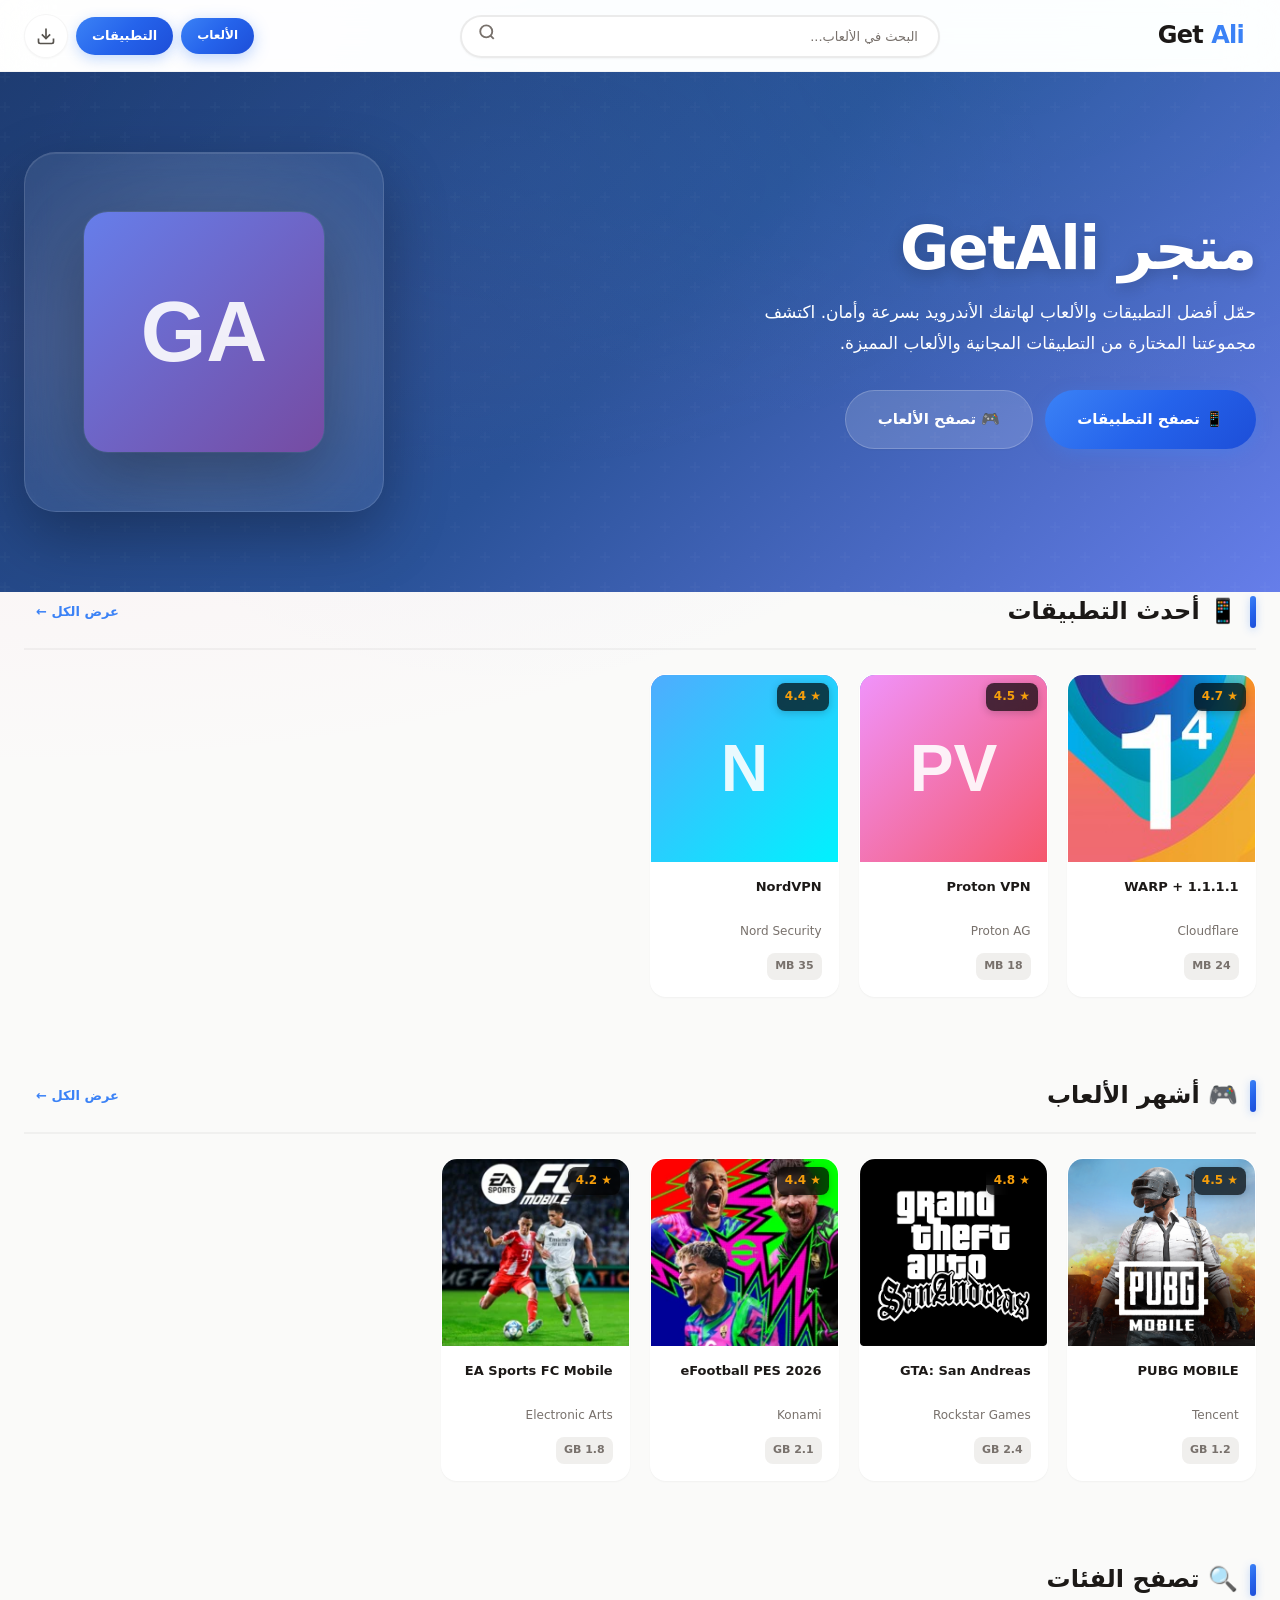
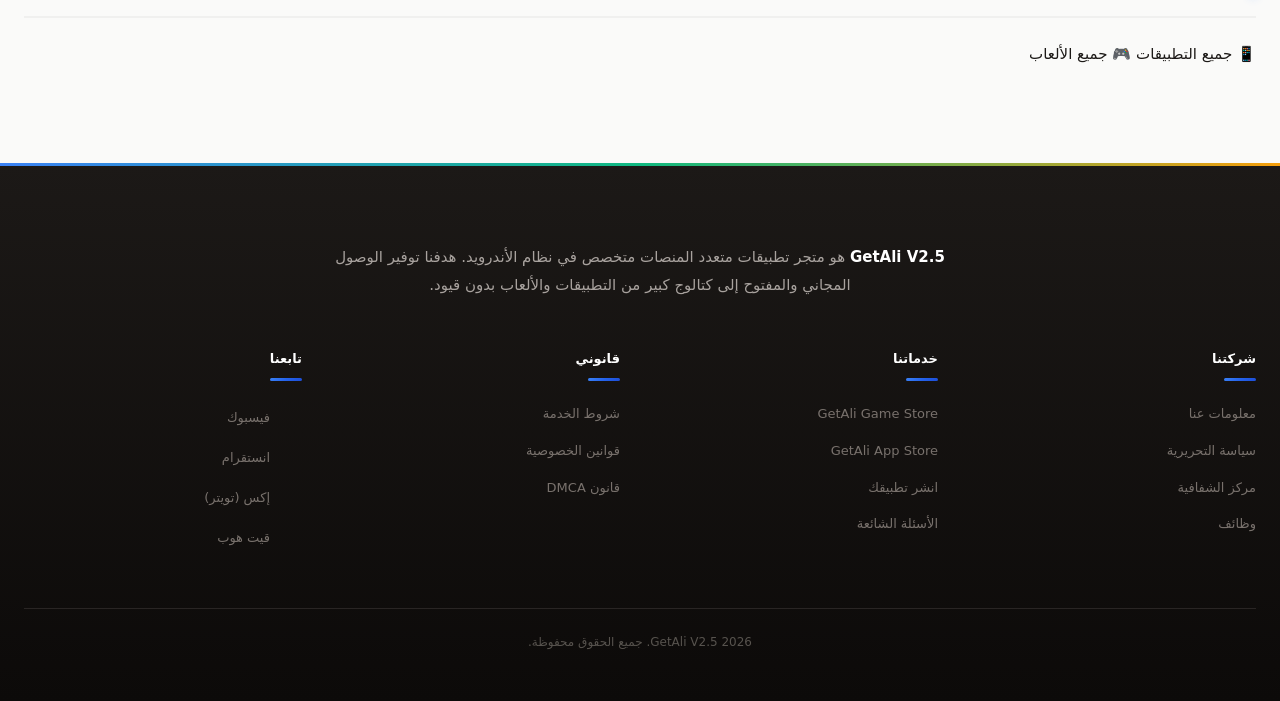
==== commit b416f0ec: "Fix stylesheet and favicon paths in index.html" ====
--- a/index.html
+++ b/index.html
@@ -3,9 +3,9 @@
 <head>
   <meta charset="UTF-8">
   <title>GetAli - التطبيقات والألعاب</title>
-  <link rel="stylesheet" href="/css/style-pro.css">
+  <link rel="stylesheet" href="css/style-pro.css">
     <!-- Favicon -->
-  <link rel="icon" type="image/svg+xml" href="/images/hero-games.png">
+  <link rel="icon" type="image/svg+xml" href="images/hero-games.png">
 </head>
 <body>
   <header class="site-header">
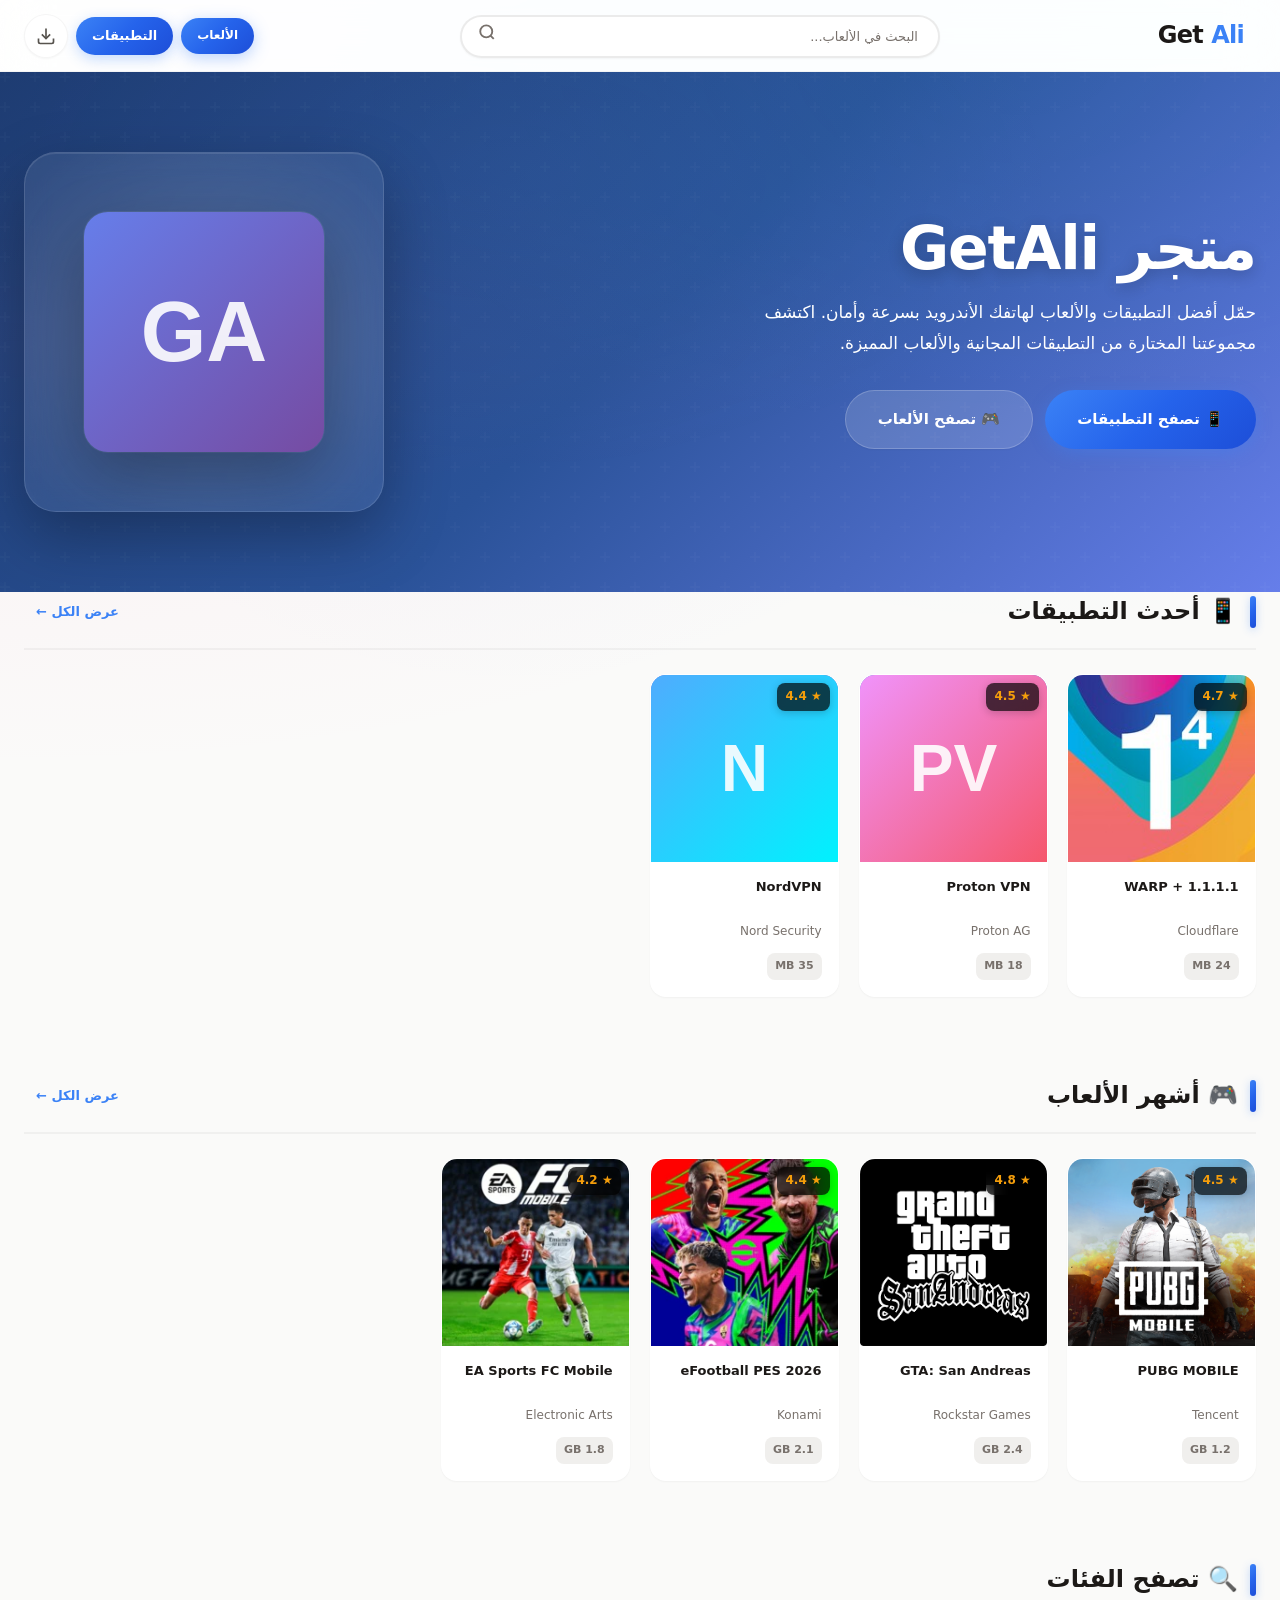
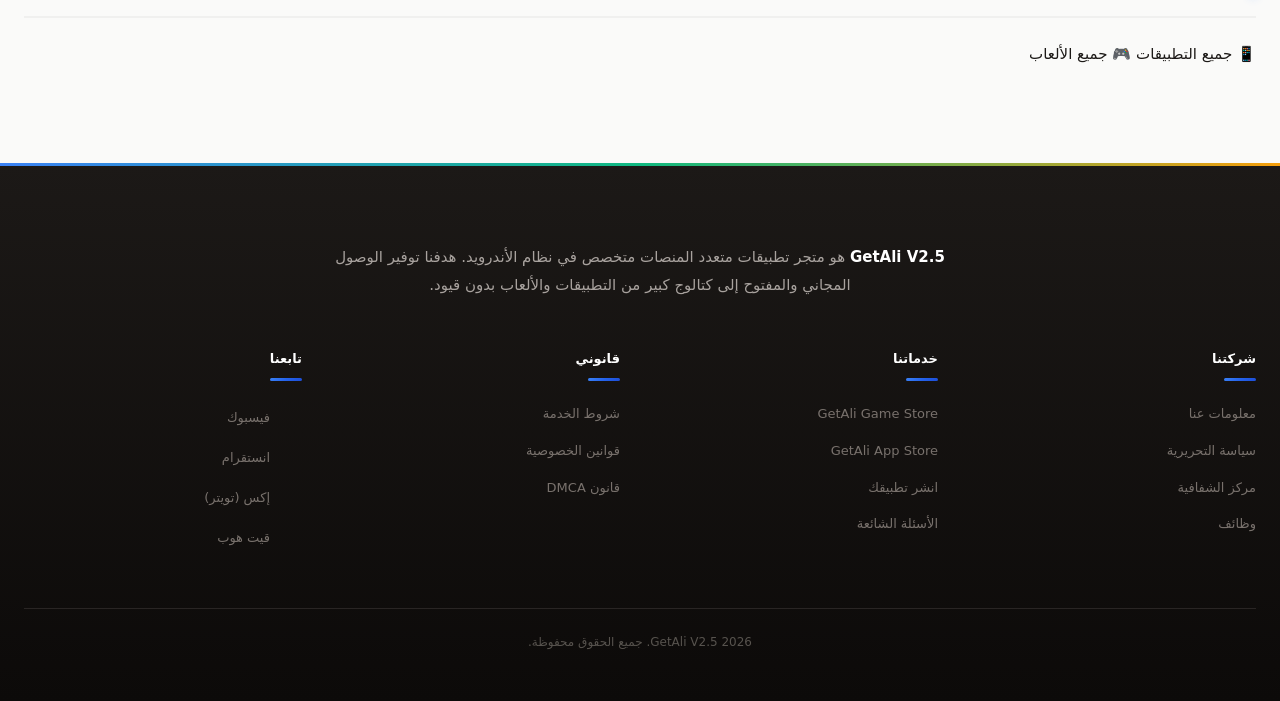
==== commit a9a6e2a2: "Fix script tag path for base-store.js" ====
--- a/index.html
+++ b/index.html
@@ -78,7 +78,7 @@
   </footer>
   
   <script src="js/utils.js"></script>
-  <script src="/js/base-store.js"></script>
+  <script src="js/base-store.js"></script>
   <script src="js/home.js"></script>
 </body>
 </html>
